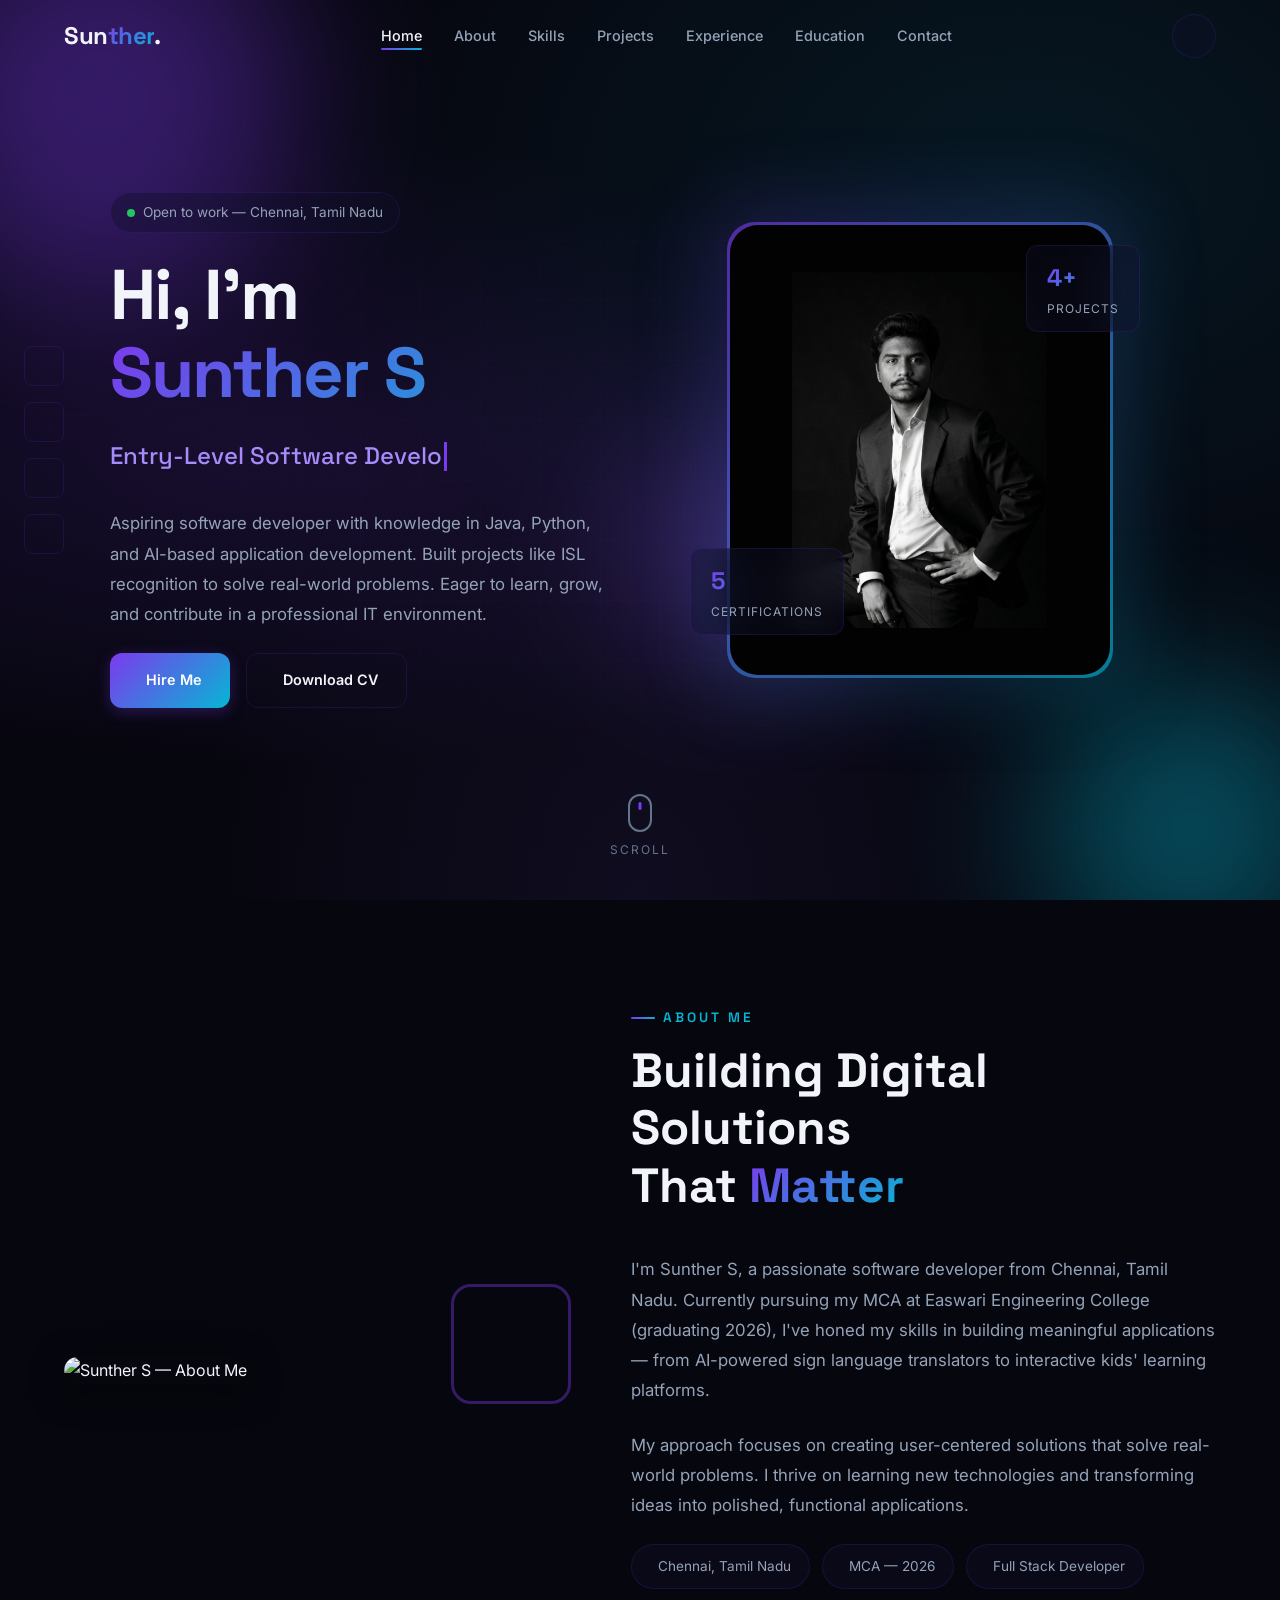
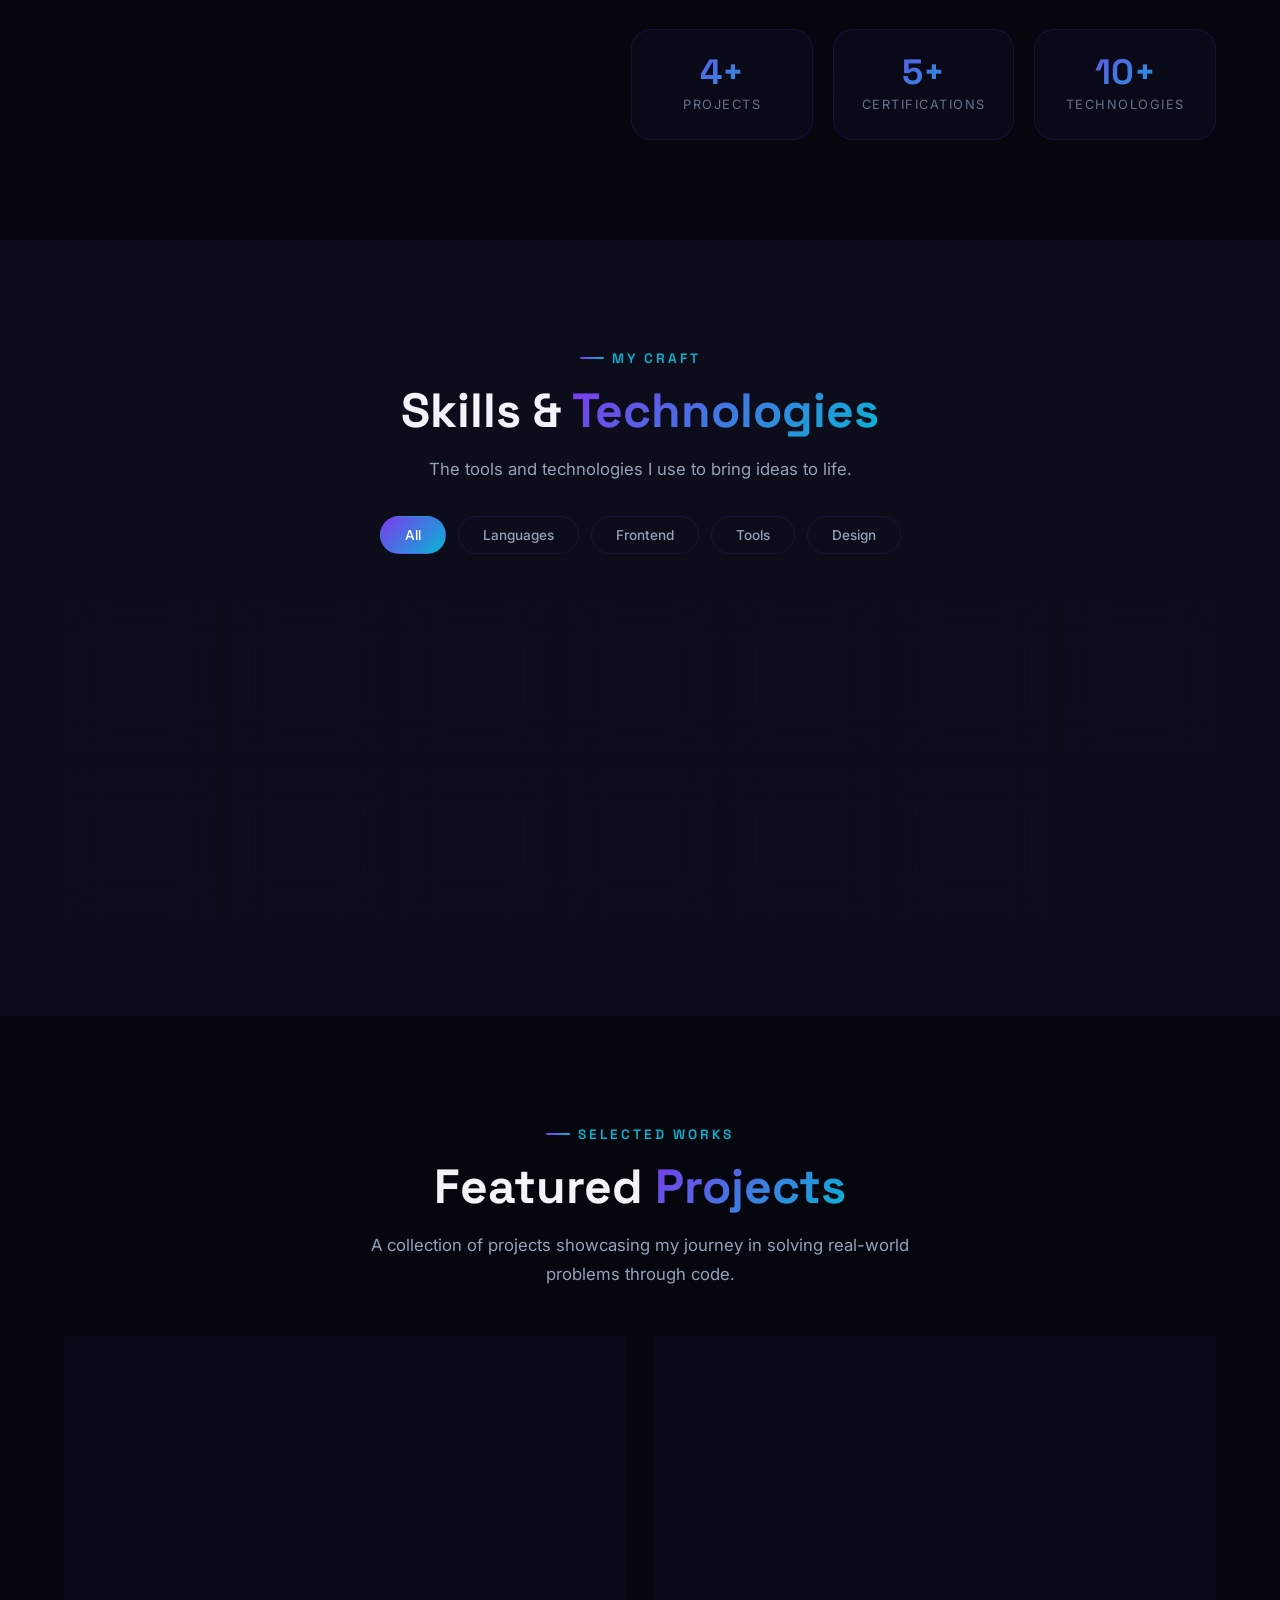
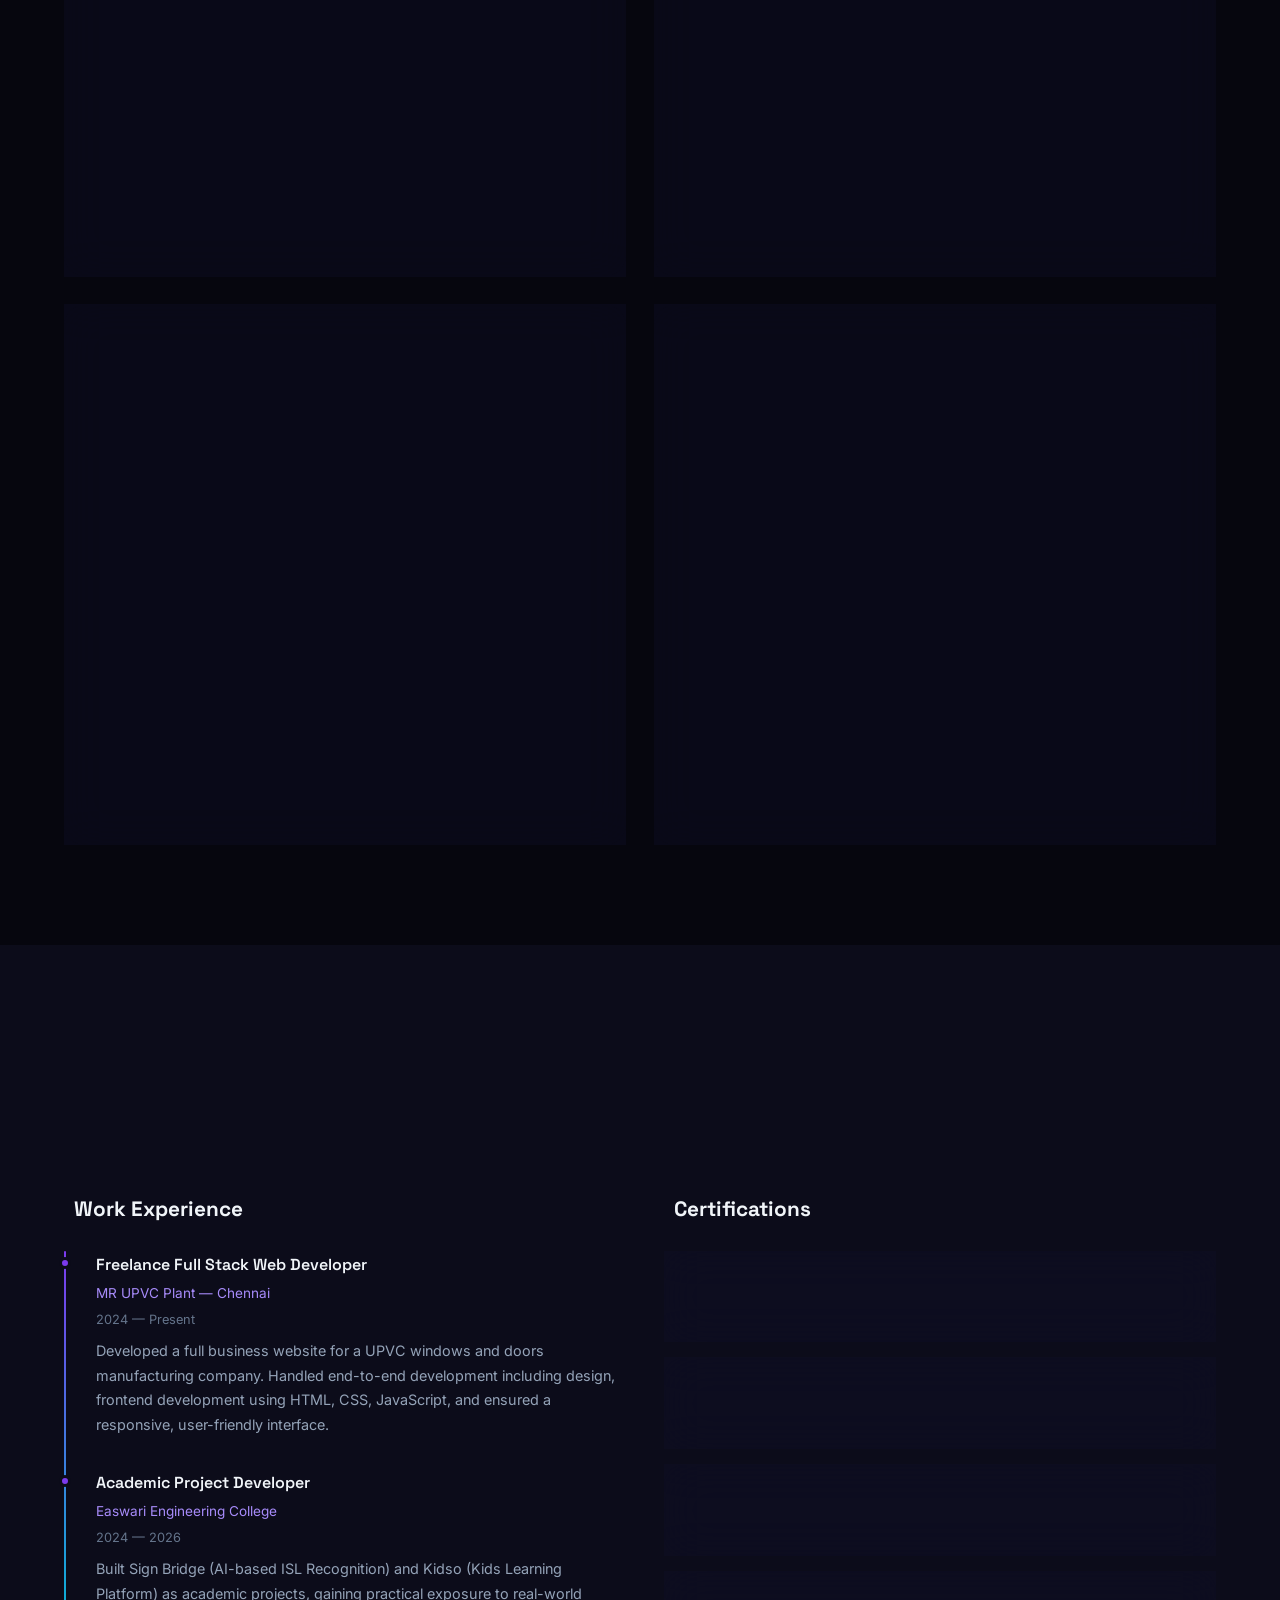
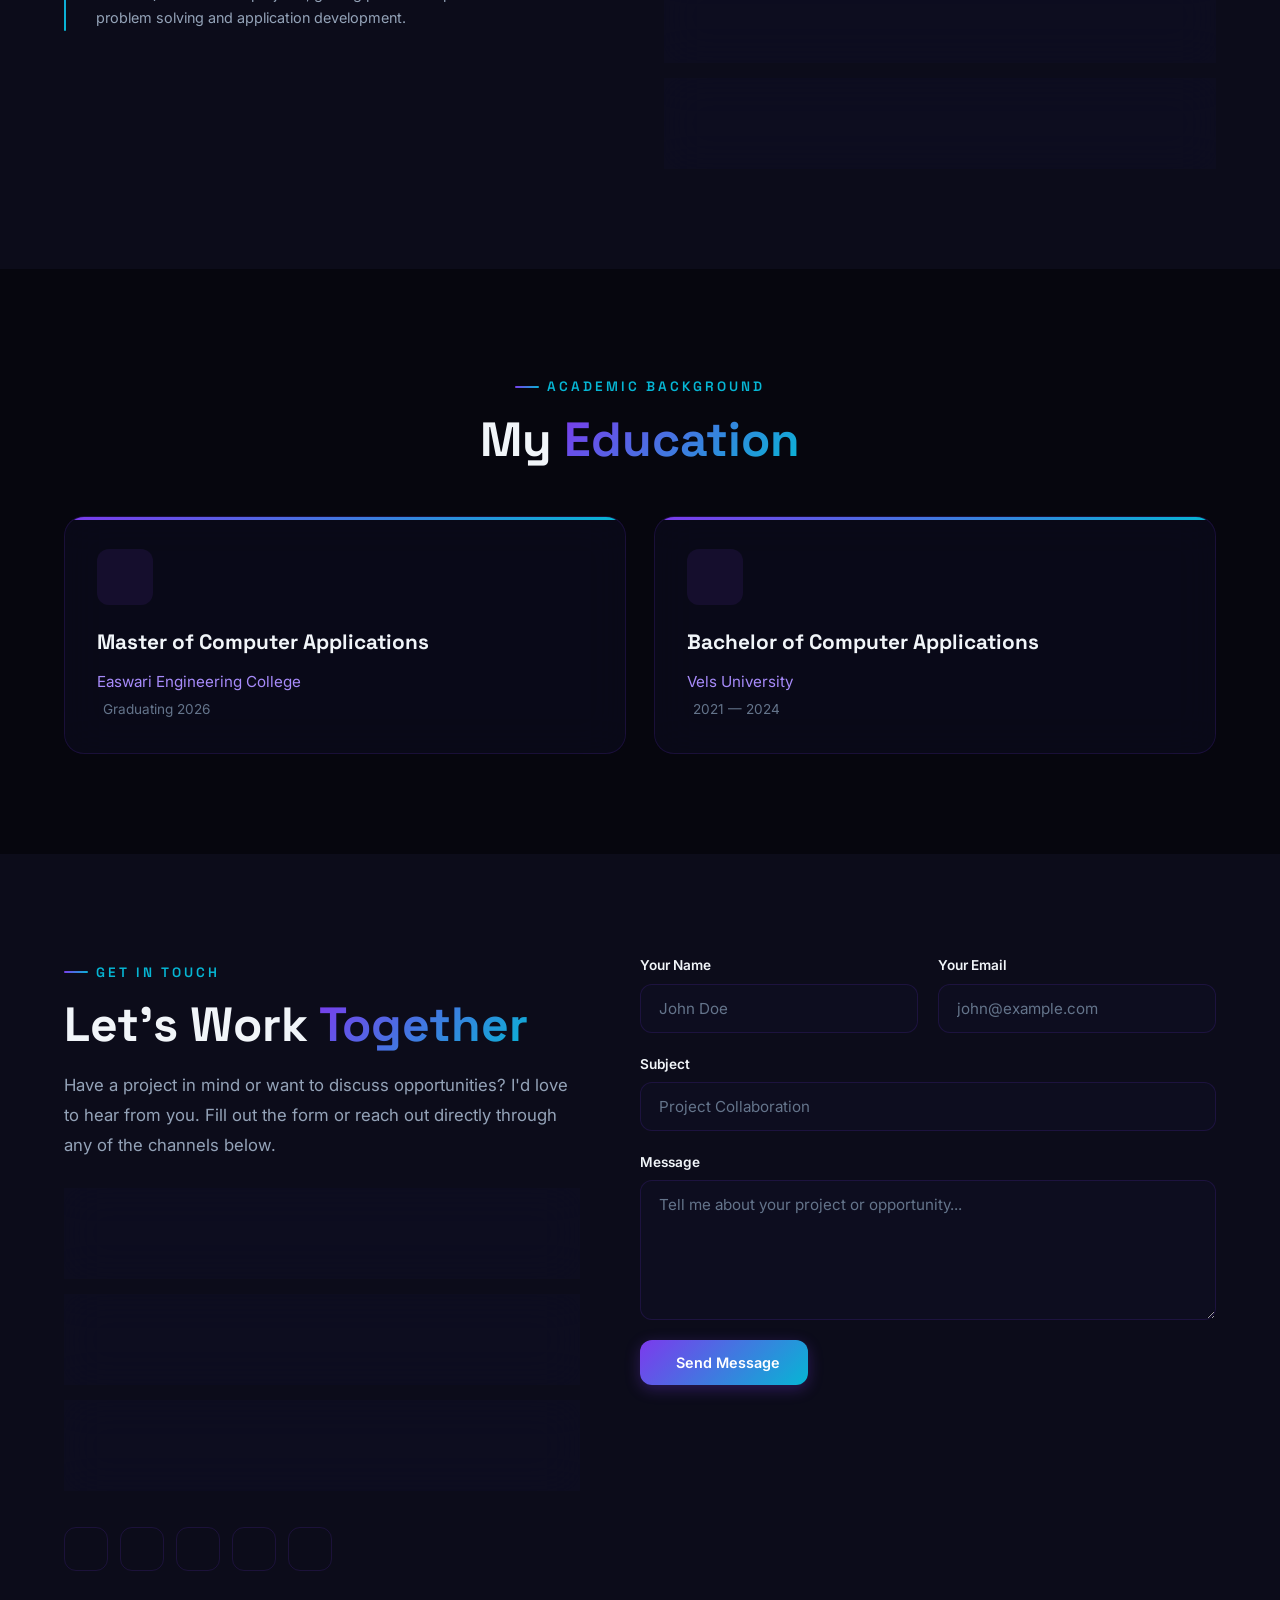
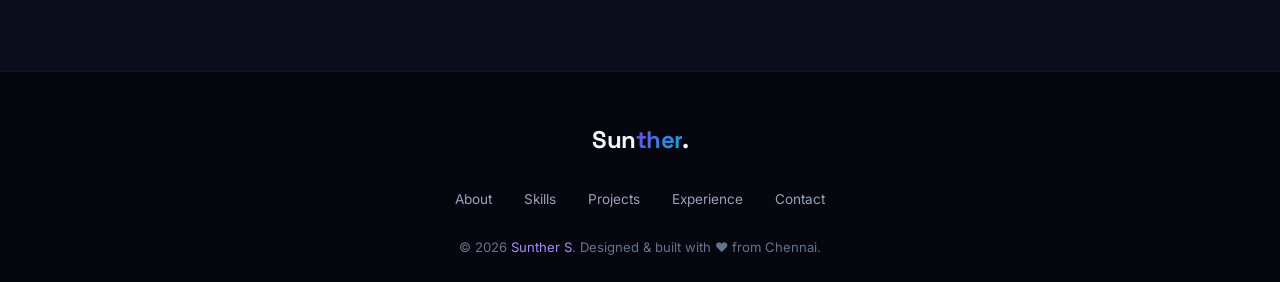
==== index.html @ 8471fa23 "Initial commit: Professional portfolio - Sunther S" ====
<!DOCTYPE html>
<html lang="en" data-theme="dark">
<head>
  <meta charset="UTF-8">
  <meta name="viewport" content="width=device-width, initial-scale=1.0">
  <title>Sunther S — Entry-Level Software Developer | Portfolio</title>
  <meta name="description" content="Aspiring software developer with expertise in Java, Python, and AI-based application development. MCA graduate from Easwari Engineering College, Chennai. Explore my projects and skills.">
  <meta name="keywords" content="Sunther S, Software Developer, Portfolio, MCA, Java, Python, AI, Chennai">
  <meta name="author" content="Sunther S">

  <!-- Open Graph -->
  <meta property="og:title" content="Sunther S — Entry-Level Software Developer">
  <meta property="og:description" content="Aspiring software developer building AI-powered real-world solutions. Check out my portfolio.">
  <meta property="og:type" content="website">

  <!-- Favicon -->
  <link rel="icon" href="data:image/svg+xml,<svg xmlns='http://www.w3.org/2000/svg' viewBox='0 0 100 100'><text y='.9em' font-size='90'>💻</text></svg>">

  <!-- Google Fonts -->
  <link rel="preconnect" href="https://fonts.googleapis.com">
  <link rel="preconnect" href="https://fonts.gstatic.com" crossorigin>

  <!-- Remix Icons -->
  <link href="https://cdn.jsdelivr.net/npm/remixicon@4.2.0/fonts/remixicon.css" rel="stylesheet">

  <!-- Stylesheet -->
  <link rel="stylesheet" href="style.css">
</head>
<body>

  <!-- ══════ PRELOADER ══════ -->
  <div class="preloader" id="preloader">
    <div class="preloader-spinner"></div>
  </div>

  <!-- ══════ NAVIGATION ══════ -->
  <nav class="navbar" id="navbar">
    <div class="container">
      <a href="#hero" class="nav-logo" id="nav-logo">Sun<span>ther</span>.</a>

      <ul class="nav-links" id="navLinks">
        <li><a href="#hero" class="active">Home</a></li>
        <li><a href="#about">About</a></li>
        <li><a href="#skills">Skills</a></li>
        <li><a href="#projects">Projects</a></li>
        <li><a href="#experience">Experience</a></li>
        <li><a href="#education">Education</a></li>
        <li><a href="#contact">Contact</a></li>
      </ul>

      <div class="nav-actions">
        <button class="theme-toggle" id="themeToggle" aria-label="Toggle theme">
          <i class="ri-moon-line"></i>
          <i class="ri-sun-line"></i>
        </button>
        <button class="hamburger" id="hamburger" aria-label="Toggle menu">
          <span></span>
          <span></span>
          <span></span>
        </button>
      </div>
    </div>
  </nav>

  <!-- Mobile nav overlay -->
  <div class="nav-overlay" id="navOverlay"></div>

  <!-- ══════ HERO SECTION ══════ -->
  <section class="hero section" id="hero">
    <!-- Background effects -->
    <div class="hero-orb hero-orb-1"></div>
    <div class="hero-orb hero-orb-2"></div>
    <div class="hero-orb hero-orb-3"></div>
    <div class="hero-grid"></div>

    <!-- Social sidebar -->
    <div class="hero-socials">
      <a href="https://github.com/ssoms001" target="_blank" rel="noopener" aria-label="GitHub"><i class="ri-github-fill"></i></a>
      <a href="https://www.linkedin.com/in/sunther" target="_blank" rel="noopener" aria-label="LinkedIn"><i class="ri-linkedin-fill"></i></a>
      <a href="https://x.com/Sunther_" target="_blank" rel="noopener" aria-label="X/Twitter"><i class="ri-twitter-x-fill"></i></a>
      <a href="https://www.instagram.com/s.somasunthereaswaran" target="_blank" rel="noopener" aria-label="Instagram"><i class="ri-instagram-fill"></i></a>
    </div>

    <div class="container">
      <div class="hero-content">
        <div class="hero-badge">
          <span class="status-dot"></span>
          Open to work — Chennai, Tamil Nadu
        </div>

        <h1 class="hero-name">
          <span class="hero-title-line">Hi, I'm</span>
          <span class="hero-title-line gradient-text">Sunther S</span>
        </h1>

        <div class="hero-role" id="heroRole">
          <span id="typingText"></span><span class="cursor"></span>
        </div>

        <p class="hero-description">
          Aspiring software developer with knowledge in Java, Python, and AI-based application development. Built projects like ISL recognition to solve real-world problems. Eager to learn, grow, and contribute in a professional IT environment.
        </p>

        <div class="hero-cta">
          <a href="#contact" class="btn btn-primary" id="hireMeBtn">
            <i class="ri-mail-send-line"></i> Hire Me
          </a>
          <a href="resume.html" target="_blank" class="btn btn-secondary" id="downloadResumeBtn">
            <i class="ri-download-2-line"></i> Download CV
          </a>
        </div>
      </div>

      <div class="hero-image">
        <div class="hero-image-wrapper">
          <div class="hero-image-glow"></div>
          <div class="hero-image-border"></div>
          <img src="Source/img1.jpeg" alt="Sunther S — Professional Portrait" loading="eager">

          <!-- Floating cards -->
          <div class="hero-float-card float-card-1">
            <div class="float-number">4+</div>
            <div class="float-label">Projects</div>
          </div>
          <div class="hero-float-card float-card-2">
            <div class="float-number">5</div>
            <div class="float-label">Certifications</div>
          </div>
        </div>
      </div>
    </div>

    <!-- Scroll indicator -->
    <div class="hero-scroll">
      <div class="scroll-mouse"></div>
      <span>Scroll</span>
    </div>
  </section>

  <!-- ══════ ABOUT SECTION ══════ -->
  <section class="about section" id="about">
    <div class="container">
      <div class="about-image reveal-left">
        <img src="Source/img2.png" alt="Sunther S — About Me">
        <div class="about-image-accent"></div>
      </div>

      <div class="about-content">
        <div class="reveal">
          <span class="section-label">About Me</span>
          <h2 class="section-title">Building Digital Solutions<br>That <span class="gradient-text">Matter</span></h2>
        </div>

        <p class="about-text reveal">
          I'm Sunther S, a passionate software developer from Chennai, Tamil Nadu. Currently pursuing my MCA at Easwari Engineering College (graduating 2026), I've honed my skills in building meaningful applications — from AI-powered sign language translators to interactive kids' learning platforms.
        </p>
        <p class="about-text reveal">
          My approach focuses on creating user-centered solutions that solve real-world problems. I thrive on learning new technologies and transforming ideas into polished, functional applications.
        </p>

        <div class="about-info-chips reveal">
          <div class="info-chip"><i class="ri-map-pin-2-fill"></i> Chennai, Tamil Nadu</div>
          <div class="info-chip"><i class="ri-graduation-cap-fill"></i> MCA — 2026</div>
          <div class="info-chip"><i class="ri-code-s-slash-fill"></i> Full Stack Developer</div>
        </div>

        <div class="about-stats stagger-children">
          <div class="stat-card glass-card">
            <div class="stat-number" data-count="4">0</div>
            <div class="stat-label">Projects</div>
          </div>
          <div class="stat-card glass-card">
            <div class="stat-number" data-count="5">0</div>
            <div class="stat-label">Certifications</div>
          </div>
          <div class="stat-card glass-card">
            <div class="stat-number" data-count="10">0</div>
            <div class="stat-label">Technologies</div>
          </div>
        </div>
      </div>
    </div>
  </section>

  <!-- ══════ SKILLS SECTION ══════ -->
  <section class="skills section" id="skills">
    <div class="container">
      <div class="reveal" style="text-align: center;">
        <span class="section-label">My Craft</span>
        <h2 class="section-title">Skills & <span class="gradient-text">Technologies</span></h2>
        <p class="section-subtitle" style="margin: 0 auto;">The tools and technologies I use to bring ideas to life.</p>
      </div>

      <!-- Skill Tabs -->
      <div class="skills-tabs reveal" style="justify-content: center;">
        <button class="skill-tab active" data-tab="all">All</button>
        <button class="skill-tab" data-tab="languages">Languages</button>
        <button class="skill-tab" data-tab="frontend">Frontend</button>
        <button class="skill-tab" data-tab="tools">Tools</button>
        <button class="skill-tab" data-tab="design">Design</button>
      </div>

      <div class="skills-grid stagger-children" id="skillsGrid">
        <!-- Languages -->
        <div class="skill-card glass-card" data-category="languages">
          <div class="skill-icon"><i class="ri-code-s-slash-fill" style="color:#f89820"></i></div>
          <span class="skill-name">Java</span>
        </div>
        <div class="skill-card glass-card" data-category="languages">
          <div class="skill-icon"><i class="ri-code-box-fill" style="color:#3776ab"></i></div>
          <span class="skill-name">Python</span>
        </div>
        <div class="skill-card glass-card" data-category="languages">
          <div class="skill-icon"><i class="ri-database-2-fill" style="color:#00758f"></i></div>
          <span class="skill-name">SQL</span>
        </div>

        <!-- Frontend -->
        <div class="skill-card glass-card" data-category="frontend">
          <div class="skill-icon"><i class="ri-html5-fill" style="color:#e34f26"></i></div>
          <span class="skill-name">HTML5</span>
        </div>
        <div class="skill-card glass-card" data-category="frontend">
          <div class="skill-icon"><i class="ri-css3-fill" style="color:#1572b6"></i></div>
          <span class="skill-name">CSS3</span>
        </div>
        <div class="skill-card glass-card" data-category="frontend">
          <div class="skill-icon"><i class="ri-javascript-fill" style="color:#f7df1e"></i></div>
          <span class="skill-name">JavaScript</span>
        </div>

        <!-- Tools -->
        <div class="skill-card glass-card" data-category="tools">
          <div class="skill-icon"><i class="ri-git-branch-fill" style="color:#f05032"></i></div>
          <span class="skill-name">Git & GitHub</span>
        </div>
        <div class="skill-card glass-card" data-category="tools">
          <div class="skill-icon"><i class="ri-terminal-box-fill" style="color:#007acc"></i></div>
          <span class="skill-name">VS Code</span>
        </div>
        <div class="skill-card glass-card" data-category="tools">
          <div class="skill-icon"><i class="ri-robot-2-fill" style="color:#10a37f"></i></div>
          <span class="skill-name">ChatGPT</span>
        </div>
        <div class="skill-card glass-card" data-category="tools">
          <div class="skill-icon"><i class="ri-sparkling-2-fill" style="color:#7c3aed"></i></div>
          <span class="skill-name">Antigravity</span>
        </div>

        <!-- Design -->
        <div class="skill-card glass-card" data-category="design">
          <div class="skill-icon"><i class="ri-palette-fill" style="color:#00c4cc"></i></div>
          <span class="skill-name">Canva</span>
        </div>
        <div class="skill-card glass-card" data-category="design">
          <div class="skill-icon"><i class="ri-image-edit-fill" style="color:#31a8ff"></i></div>
          <span class="skill-name">Photoshop</span>
        </div>
        <div class="skill-card glass-card" data-category="design">
          <div class="skill-icon"><i class="ri-cube-fill" style="color:#ea7600"></i></div>
          <span class="skill-name">Blender</span>
        </div>
      </div>
    </div>
  </section>

  <!-- ══════ PROJECTS SECTION ══════ -->
  <section class="projects section" id="projects">
    <div class="container">
      <div class="reveal" style="text-align: center;">
        <span class="section-label">Selected Works</span>
        <h2 class="section-title">Featured <span class="gradient-text">Projects</span></h2>
        <p class="section-subtitle" style="margin: 0 auto;">A collection of projects showcasing my journey in solving real-world problems through code.</p>
      </div>

      <div class="projects-grid stagger-children">
        <!-- Project 1 — Sign Bridge -->
        <div class="project-card glass-card" id="project-signbridge">
          <div class="project-image">
            <img src="assets/images/projects/signbridge.png" alt="Sign Bridge — AI ISL Recognition">
          </div>
          <div class="project-content">
            <div class="project-number">_01</div>
            <h3 class="project-name">Sign Bridge — ISL Recognition</h3>
            <p class="project-desc">AI-based Indian Sign Language recognition system using MediaPipe and CNN. Detects hand landmarks via webcam and converts gestures into text in real time. Includes Speech-to-Text and Text-to-Speech for effective communication.</p>
            <div class="project-tags">
              <span class="project-tag">Python</span>
              <span class="project-tag">Flask</span>
              <span class="project-tag">MediaPipe</span>
              <span class="project-tag">CNN</span>
              <span class="project-tag">NLP</span>
              <span class="project-tag">TTS</span>
            </div>
            <div class="project-links">
              <a href="https://huggingface.co/spaces/Sunther/AI-Based-Indian-Sign-Language-ISL-Recognition" target="_blank" rel="noopener" class="project-link"><i class="ri-external-link-line"></i> Live Demo</a>
              <a href="https://github.com/ssoms001/AI-Based-Indian-Sign-Language-ISL-Recognition" target="_blank" rel="noopener" class="project-link"><i class="ri-github-fill"></i> GitHub</a>
            </div>
          </div>
        </div>

        <!-- Project 2 — Kidso -->
        <div class="project-card glass-card" id="project-kidso">
          <div class="project-image">
            <img src="assets/images/projects/kidso.png" alt="Kidso — Kids Learning Platform">
          </div>
          <div class="project-content">
            <div class="project-number">_02</div>
            <h3 class="project-name">Kidso — Kids Learning Platform</h3>
            <p class="project-desc">A fun, colorful, and interactive web-based learning platform for children. Features 9 learning categories including Alphabet, Tamil Letters, Science, Music, Art, Life Skills — with animated quizzes, drawing canvas, progress tracking, and parental controls.</p>
            <div class="project-tags">
              <span class="project-tag">HTML5</span>
              <span class="project-tag">CSS3</span>
              <span class="project-tag">JavaScript</span>
              <span class="project-tag">Canvas API</span>
            </div>
            <div class="project-links">
              <a href="https://ssoms001.github.io/kidso/" target="_blank" rel="noopener" class="project-link"><i class="ri-external-link-line"></i> Live Demo</a>
              <a href="https://github.com/ssoms001/kidso" target="_blank" rel="noopener" class="project-link"><i class="ri-github-fill"></i> GitHub</a>
            </div>
          </div>
        </div>

        <!-- Project 3 — MR UPVC -->
        <div class="project-card glass-card" id="project-mrupvc">
          <div class="project-image">
            <img src="assets/images/projects/mrupvc.png" alt="MR UPVC — Production Plant Website">
          </div>
          <div class="project-content">
            <div class="project-number">_03</div>
            <h3 class="project-name">MR UPVC — Premium Doors & Windows</h3>
            <p class="project-desc">A sleek and professional showcase for a UPVC production plant in Chennai. Features high-quality windows and doors with elegant designs, lasting durability, and a focus on premium craftsmanship.</p>
            <div class="project-tags">
              <span class="project-tag">HTML5</span>
              <span class="project-tag">CSS3</span>
              <span class="project-tag">JavaScript</span>
              <span class="project-tag">Responsive</span>
            </div>
            <div class="project-links">
              <a href="https://ssoms001.github.io/mr-upvc-plant-website/" target="_blank" rel="noopener" class="project-link"><i class="ri-external-link-line"></i> Live Demo</a>
              <a href="https://github.com/ssoms001/mr-upvc-plant-website" target="_blank" rel="noopener" class="project-link"><i class="ri-github-fill"></i> GitHub</a>
            </div>
          </div>
        </div>

        <!-- Project 4 — Evara -->
        <div class="project-card glass-card" id="project-evara">
          <div class="project-image">
            <img src="assets/images/projects/evara.png" alt="Evara — Responsive E-Commerce">
          </div>
          <div class="project-content">
            <div class="project-number">_04</div>
            <h3 class="project-name">Evara — E-Commerce Platform</h3>
            <p class="project-desc">A fully responsive shopping experience with a clean, professional UI. Features real-time search filtering, a live "Deals of the Day" countdown timer, and seamless multi-page navigation optimized for all devices.</p>
            <div class="project-tags">
              <span class="project-tag">HTML5</span>
              <span class="project-tag">CSS3</span>
              <span class="project-tag">JavaScript</span>
              <span class="project-tag">Swiper.js</span>
            </div>
            <div class="project-links">
              <a href="https://ssoms001.github.io/responsive-ecommerce-evara/" target="_blank" rel="noopener" class="project-link"><i class="ri-external-link-line"></i> Live Demo</a>
              <a href="https://github.com/ssoms001/responsive-ecommerce-evara" target="_blank" rel="noopener" class="project-link"><i class="ri-github-fill"></i> GitHub</a>
            </div>
          </div>
        </div>
      </div>
    </div>
  </section>

  <!-- ══════ EXPERIENCE SECTION ══════ -->
  <section class="experience section" id="experience">
    <div class="container">
      <div class="reveal" style="text-align: center;">
        <span class="section-label">Journey So Far</span>
        <h2 class="section-title">Experience & <span class="gradient-text">Certifications</span></h2>
      </div>

      <div class="experience-grid">
        <!-- Work Experience Column -->
        <div class="experience-column reveal-left">
          <h3><i class="ri-briefcase-4-fill"></i> Work Experience</h3>
          <div class="timeline">
            <div class="timeline-item">
              <div class="timeline-title">Freelance Full Stack Web Developer</div>
              <div class="timeline-company">MR UPVC Plant — Chennai</div>
              <div class="timeline-date"><i class="ri-calendar-line"></i> 2024 — Present</div>
              <div class="timeline-desc">Developed a full business website for a UPVC windows and doors manufacturing company. Handled end-to-end development including design, frontend development using HTML, CSS, JavaScript, and ensured a responsive, user-friendly interface.</div>
            </div>
            <div class="timeline-item">
              <div class="timeline-title">Academic Project Developer</div>
              <div class="timeline-company">Easwari Engineering College</div>
              <div class="timeline-date"><i class="ri-calendar-line"></i> 2024 — 2026</div>
              <div class="timeline-desc">Built Sign Bridge (AI-based ISL Recognition) and Kidso (Kids Learning Platform) as academic projects, gaining practical exposure to real-world problem solving and application development.</div>
            </div>
          </div>
        </div>

        <!-- Certifications Column -->
        <div class="experience-column reveal-right">
          <h3><i class="ri-award-fill"></i> Certifications</h3>
          <div class="cert-list">
            <div class="cert-card glass-card">
              <div class="cert-icon"><i class="ri-global-fill"></i></div>
              <div class="cert-info">
                <h4>Developer & Technology Job Simulation</h4>
                <p>Accenture (via Forage)</p>
              </div>
            </div>
            <div class="cert-card glass-card">
              <div class="cert-icon"><i class="ri-code-box-fill"></i></div>
              <div class="cert-info">
                <h4>Web Designing Industrial Training</h4>
                <p>Inspire Softech Solutions</p>
              </div>
            </div>
            <div class="cert-card glass-card">
              <div class="cert-icon"><i class="ri-vr-glasses-fill"></i></div>
              <div class="cert-info">
                <h4>Immersive Technology Workshop</h4>
                <p>Monolith Research & Training Labs</p>
              </div>
            </div>
            <div class="cert-card glass-card">
              <div class="cert-icon"><i class="ri-image-edit-fill"></i></div>
              <div class="cert-info">
                <h4>Adobe Photoshop Course</h4>
                <p>Rudra Institute</p>
              </div>
            </div>
            <div class="cert-card glass-card">
              <div class="cert-icon"><i class="ri-code-s-slash-fill"></i></div>
              <div class="cert-info">
                <h4>Java Programming Course</h4>
                <p>AACE Institute</p>
              </div>
            </div>
          </div>
        </div>
      </div>
    </div>
  </section>

  <!-- ══════ EDUCATION SECTION ══════ -->
  <section class="education section" id="education">
    <div class="container">
      <div class="reveal" style="text-align: center;">
        <span class="section-label">Academic Background</span>
        <h2 class="section-title">My <span class="gradient-text">Education</span></h2>
      </div>

      <div class="education-grid stagger-children">
        <div class="edu-card glass-card">
          <div class="edu-icon"><i class="ri-graduation-cap-fill"></i></div>
          <div class="edu-degree">Master of Computer Applications</div>
          <div class="edu-college">Easwari Engineering College</div>
          <div class="edu-year"><i class="ri-calendar-line"></i> Graduating 2026</div>
        </div>

        <div class="edu-card glass-card">
          <div class="edu-icon"><i class="ri-book-open-fill"></i></div>
          <div class="edu-degree">Bachelor of Computer Applications</div>
          <div class="edu-college">Vels University</div>
          <div class="edu-year"><i class="ri-calendar-line"></i> 2021 — 2024</div>
        </div>
      </div>
    </div>
  </section>

  <!-- ══════ CONTACT SECTION ══════ -->
  <section class="contact section" id="contact">
    <div class="container">
      <div class="contact-info">
        <div class="reveal">
          <span class="section-label">Get In Touch</span>
          <h2 class="section-title">Let's Work <span class="gradient-text">Together</span></h2>
          <p class="contact-text">Have a project in mind or want to discuss opportunities? I'd love to hear from you. Fill out the form or reach out directly through any of the channels below.</p>
        </div>

        <div class="contact-cards reveal">
          <a href="mailto:ssomasunther@gmail.com" class="contact-card glass-card">
            <div class="contact-card-icon"><i class="ri-mail-fill"></i></div>
            <div class="contact-card-text">
              <h4>Email</h4>
              <p>ssomasunther@gmail.com</p>
            </div>
          </a>

          <a href="tel:+919677359651" class="contact-card glass-card">
            <div class="contact-card-icon"><i class="ri-phone-fill"></i></div>
            <div class="contact-card-text">
              <h4>Phone</h4>
              <p>+91 96773 59651</p>
            </div>
          </a>

          <a href="https://www.linkedin.com/in/sunther" target="_blank" rel="noopener" class="contact-card glass-card">
            <div class="contact-card-icon"><i class="ri-linkedin-fill"></i></div>
            <div class="contact-card-text">
              <h4>LinkedIn</h4>
              <p>linkedin.com/in/sunther</p>
            </div>
          </a>
        </div>

        <div class="contact-socials reveal">
          <a href="https://github.com/ssoms001" target="_blank" rel="noopener" class="contact-social-link" aria-label="GitHub"><i class="ri-github-fill"></i></a>
          <a href="https://x.com/Sunther_" target="_blank" rel="noopener" class="contact-social-link" aria-label="X/Twitter"><i class="ri-twitter-x-fill"></i></a>
          <a href="https://www.instagram.com/s.somasunthereaswaran" target="_blank" rel="noopener" class="contact-social-link" aria-label="Instagram"><i class="ri-instagram-fill"></i></a>
          <a href="https://www.facebook.com/share/1NHpyWo41H/" target="_blank" rel="noopener" class="contact-social-link" aria-label="Facebook"><i class="ri-facebook-fill"></i></a>
          <a href="https://wa.me/919677359651" target="_blank" rel="noopener" class="contact-social-link" aria-label="WhatsApp"><i class="ri-whatsapp-fill"></i></a>
        </div>
      </div>

      <div class="reveal-right">
        <form class="contact-form" id="contactForm" action="https://formspree.io/f/xpwdqbjz" method="POST">
          <div class="form-row">
            <div class="form-group">
              <label for="name">Your Name</label>
              <input type="text" id="name" name="name" placeholder="John Doe" required>
            </div>
            <div class="form-group">
              <label for="email">Your Email</label>
              <input type="email" id="email" name="email" placeholder="john@example.com" required>
            </div>
          </div>
          <div class="form-group">
            <label for="subject">Subject</label>
            <input type="text" id="subject" name="subject" placeholder="Project Collaboration">
          </div>
          <div class="form-group">
            <label for="message">Message</label>
            <textarea id="message" name="message" placeholder="Tell me about your project or opportunity..." required></textarea>
          </div>
          <button type="submit" class="btn btn-primary" id="submitBtn" style="width: fit-content;">
            <i class="ri-send-plane-2-fill"></i> Send Message
          </button>
          <div class="form-status" id="formStatus"></div>
        </form>
      </div>
    </div>
  </section>

  <!-- ══════ FOOTER ══════ -->
  <footer class="footer" id="footer">
    <div class="container">
      <a href="#hero" class="nav-logo">Sun<span>ther</span>.</a>
      <ul class="footer-nav">
        <li><a href="#about">About</a></li>
        <li><a href="#skills">Skills</a></li>
        <li><a href="#projects">Projects</a></li>
        <li><a href="#experience">Experience</a></li>
        <li><a href="#contact">Contact</a></li>
      </ul>
      <p class="footer-copyright">
        © 2026 <a href="#hero">Sunther S</a>. Designed & built with ❤️ from Chennai.
      </p>
    </div>
  </footer>

  <!-- Back to top -->
  <button class="back-to-top" id="backToTop" aria-label="Back to top">
    <i class="ri-arrow-up-line"></i>
  </button>

  <!-- JavaScript -->
  <script src="script.js"></script>
</body>
</html>
---- style.css ----
/* ============================================================
   SUNTHER S — PORTFOLIO DESIGN SYSTEM
   Premium dark/light theme with glassmorphism & micro-animations
   ============================================================ */

/* ── Google Fonts ── */
@import url('https://fonts.googleapis.com/css2?family=Inter:wght@300;400;500;600;700;800&family=Space+Grotesk:wght@400;500;600;700&display=swap');

/* ── CSS Custom Properties (Dark Theme Default) ── */
:root {
  /* Colors — Dark Theme */
  --bg-primary: #06060e;
  --bg-secondary: #0c0c1a;
  --bg-tertiary: #111128;
  --bg-card: rgba(17, 17, 40, 0.6);
  --bg-glass: rgba(17, 17, 40, 0.4);
  --bg-glass-hover: rgba(17, 17, 40, 0.7);
  --border-glass: rgba(124, 58, 237, 0.15);
  --border-glass-hover: rgba(124, 58, 237, 0.35);

  --text-primary: #f1f5f9;
  --text-secondary: #94a3b8;
  --text-tertiary: #64748b;
  --text-accent: #a78bfa;

  /* Accent Gradient */
  --accent-1: #7c3aed;
  --accent-2: #06b6d4;
  --accent-3: #8b5cf6;
  --gradient-accent: linear-gradient(135deg, var(--accent-1), var(--accent-2));
  --gradient-accent-hover: linear-gradient(135deg, var(--accent-2), var(--accent-1));
  --gradient-hero: radial-gradient(ellipse at 20% 50%, rgba(124, 58, 237, 0.15) 0%, transparent 50%),
                   radial-gradient(ellipse at 80% 20%, rgba(6, 182, 212, 0.1) 0%, transparent 50%),
                   radial-gradient(ellipse at 50% 100%, rgba(139, 92, 246, 0.08) 0%, transparent 50%);

  /* Shadows */
  --shadow-sm: 0 2px 8px rgba(0, 0, 0, 0.3);
  --shadow-md: 0 4px 16px rgba(0, 0, 0, 0.4);
  --shadow-lg: 0 8px 32px rgba(0, 0, 0, 0.5);
  --shadow-glow: 0 0 30px rgba(124, 58, 237, 0.15);
  --shadow-glow-accent: 0 0 40px rgba(124, 58, 237, 0.25);

  /* Typography */
  --font-heading: 'Space Grotesk', sans-serif;
  --font-body: 'Inter', sans-serif;

  /* Sizing */
  --container-max: 1200px;
  --nav-height: 72px;
  --radius-sm: 8px;
  --radius-md: 12px;
  --radius-lg: 20px;
  --radius-xl: 28px;
  --radius-full: 50%;

  /* Transitions */
  --transition-fast: 0.2s cubic-bezier(0.4, 0, 0.2, 1);
  --transition-base: 0.3s cubic-bezier(0.4, 0, 0.2, 1);
  --transition-slow: 0.5s cubic-bezier(0.4, 0, 0.2, 1);
  --transition-spring: 0.5s cubic-bezier(0.34, 1.56, 0.64, 1);
}

/* ── Light Theme ── */
[data-theme="light"] {
  --bg-primary: #f8fafc;
  --bg-secondary: #f1f5f9;
  --bg-tertiary: #e2e8f0;
  --bg-card: rgba(255, 255, 255, 0.7);
  --bg-glass: rgba(255, 255, 255, 0.5);
  --bg-glass-hover: rgba(255, 255, 255, 0.8);
  --border-glass: rgba(124, 58, 237, 0.12);
  --border-glass-hover: rgba(124, 58, 237, 0.3);

  --text-primary: #0f172a;
  --text-secondary: #475569;
  --text-tertiary: #94a3b8;
  --text-accent: #7c3aed;

  --shadow-sm: 0 2px 8px rgba(0, 0, 0, 0.06);
  --shadow-md: 0 4px 16px rgba(0, 0, 0, 0.08);
  --shadow-lg: 0 8px 32px rgba(0, 0, 0, 0.1);
  --shadow-glow: 0 0 30px rgba(124, 58, 237, 0.08);
  --shadow-glow-accent: 0 0 40px rgba(124, 58, 237, 0.12);

  --gradient-hero: radial-gradient(ellipse at 20% 50%, rgba(124, 58, 237, 0.06) 0%, transparent 50%),
                   radial-gradient(ellipse at 80% 20%, rgba(6, 182, 212, 0.05) 0%, transparent 50%),
                   radial-gradient(ellipse at 50% 100%, rgba(139, 92, 246, 0.04) 0%, transparent 50%);
}

/* ── Global Reset ── */
*,
*::before,
*::after {
  margin: 0;
  padding: 0;
  box-sizing: border-box;
}

html {
  scroll-behavior: smooth;
  scroll-padding-top: var(--nav-height);
  font-size: 16px;
}

body {
  font-family: var(--font-body);
  background-color: var(--bg-primary);
  color: var(--text-primary);
  line-height: 1.7;
  overflow-x: hidden;
  transition: background-color var(--transition-slow), color var(--transition-slow);
}

/* Custom Scrollbar */
::-webkit-scrollbar {
  width: 8px;
}
::-webkit-scrollbar-track {
  background: var(--bg-secondary);
}
::-webkit-scrollbar-thumb {
  background: var(--accent-1);
  border-radius: 4px;
}
::-webkit-scrollbar-thumb:hover {
  background: var(--accent-3);
}

/* ── Utilities ── */
.container {
  max-width: var(--container-max);
  margin: 0 auto;
  padding: 0 24px;
}

.section {
  padding: 100px 0;
  position: relative;
}

.section-label {
  font-family: var(--font-heading);
  font-size: 0.85rem;
  font-weight: 600;
  letter-spacing: 3px;
  text-transform: uppercase;
  color: var(--accent-2);
  margin-bottom: 12px;
  display: inline-flex;
  align-items: center;
  gap: 8px;
}

.section-label::before {
  content: '';
  width: 24px;
  height: 2px;
  background: var(--gradient-accent);
  border-radius: 2px;
}

.section-title {
  font-family: var(--font-heading);
  font-size: clamp(2rem, 4vw, 3rem);
  font-weight: 700;
  line-height: 1.2;
  margin-bottom: 16px;
  color: var(--text-primary);
}

.section-subtitle {
  font-size: 1.05rem;
  color: var(--text-secondary);
  max-width: 600px;
  line-height: 1.7;
}

.gradient-text {
  background: var(--gradient-accent);
  -webkit-background-clip: text;
  -webkit-text-fill-color: transparent;
  background-clip: text;
}

/* ── Glass Card ── */
.glass-card {
  background: var(--bg-glass);
  backdrop-filter: blur(20px);
  -webkit-backdrop-filter: blur(20px);
  border: 1px solid var(--border-glass);
  border-radius: var(--radius-lg);
  transition: all var(--transition-base);
}

.glass-card:hover {
  background: var(--bg-glass-hover);
  border-color: var(--border-glass-hover);
  box-shadow: var(--shadow-glow);
  transform: translateY(-4px);
}

/* ── Scroll Animations ── */
.reveal {
  opacity: 0;
  transform: translateY(40px);
  transition: all 0.7s cubic-bezier(0.4, 0, 0.2, 1);
}

.reveal.active {
  opacity: 1;
  transform: translateY(0);
}

.reveal-left {
  opacity: 0;
  transform: translateX(-60px);
  transition: all 0.7s cubic-bezier(0.4, 0, 0.2, 1);
}

.reveal-left.active {
  opacity: 1;
  transform: translateX(0);
}

.reveal-right {
  opacity: 0;
  transform: translateX(60px);
  transition: all 0.7s cubic-bezier(0.4, 0, 0.2, 1);
}

.reveal-right.active {
  opacity: 1;
  transform: translateX(0);
}

.reveal-scale {
  opacity: 0;
  transform: scale(0.9);
  transition: all 0.7s cubic-bezier(0.4, 0, 0.2, 1);
}

.reveal-scale.active {
  opacity: 1;
  transform: scale(1);
}

/* Stagger children */
.stagger-children > * {
  opacity: 0;
  transform: translateY(30px);
  transition: all 0.5s cubic-bezier(0.4, 0, 0.2, 1);
}

.stagger-children.active > *:nth-child(1) { transition-delay: 0s; }
.stagger-children.active > *:nth-child(2) { transition-delay: 0.1s; }
.stagger-children.active > *:nth-child(3) { transition-delay: 0.2s; }
.stagger-children.active > *:nth-child(4) { transition-delay: 0.3s; }
.stagger-children.active > *:nth-child(5) { transition-delay: 0.4s; }
.stagger-children.active > *:nth-child(6) { transition-delay: 0.5s; }
.stagger-children.active > *:nth-child(7) { transition-delay: 0.6s; }
.stagger-children.active > *:nth-child(8) { transition-delay: 0.7s; }

.stagger-children.active > * {
  opacity: 1;
  transform: translateY(0);
}

/* ══════════════════════════════════════
   NAVIGATION
   ══════════════════════════════════════ */
.navbar {
  position: fixed;
  top: 0;
  left: 0;
  right: 0;
  height: var(--nav-height);
  z-index: 1000;
  transition: all var(--transition-base);
}

.navbar.scrolled {
  background: var(--bg-glass);
  backdrop-filter: blur(20px);
  -webkit-backdrop-filter: blur(20px);
  border-bottom: 1px solid var(--border-glass);
  box-shadow: var(--shadow-sm);
}

.navbar .container {
  display: flex;
  align-items: center;
  justify-content: space-between;
  height: 100%;
}

.nav-logo {
  font-family: var(--font-heading);
  font-size: 1.5rem;
  font-weight: 700;
  color: var(--text-primary);
  text-decoration: none;
  letter-spacing: -0.5px;
}

.nav-logo span {
  background: var(--gradient-accent);
  -webkit-background-clip: text;
  -webkit-text-fill-color: transparent;
  background-clip: text;
}

.nav-links {
  display: flex;
  align-items: center;
  gap: 32px;
  list-style: none;
}

.nav-links a {
  font-size: 0.9rem;
  font-weight: 500;
  color: var(--text-secondary);
  text-decoration: none;
  transition: color var(--transition-fast);
  position: relative;
  padding: 4px 0;
}

.nav-links a::after {
  content: '';
  position: absolute;
  bottom: -2px;
  left: 0;
  width: 0;
  height: 2px;
  background: var(--gradient-accent);
  border-radius: 2px;
  transition: width var(--transition-base);
}

.nav-links a:hover,
.nav-links a.active {
  color: var(--text-primary);
}

.nav-links a:hover::after,
.nav-links a.active::after {
  width: 100%;
}

.nav-actions {
  display: flex;
  align-items: center;
  gap: 16px;
}

/* Theme Toggle */
.theme-toggle {
  width: 44px;
  height: 44px;
  border: 1px solid var(--border-glass);
  border-radius: var(--radius-full);
  background: var(--bg-glass);
  color: var(--text-primary);
  cursor: pointer;
  display: flex;
  align-items: center;
  justify-content: center;
  font-size: 1.15rem;
  transition: all var(--transition-base);
}

.theme-toggle:hover {
  border-color: var(--accent-1);
  box-shadow: var(--shadow-glow);
  transform: rotate(30deg);
}

.theme-toggle .ri-sun-line {
  display: none;
}

[data-theme="light"] .theme-toggle .ri-sun-line {
  display: block;
}

[data-theme="light"] .theme-toggle .ri-moon-line {
  display: none;
}

/* Hamburger */
.hamburger {
  display: none;
  flex-direction: column;
  gap: 5px;
  cursor: pointer;
  background: none;
  border: none;
  padding: 8px;
  z-index: 1001;
}

.hamburger span {
  display: block;
  width: 24px;
  height: 2px;
  background: var(--text-primary);
  border-radius: 2px;
  transition: all var(--transition-base);
}

.hamburger.active span:nth-child(1) {
  transform: rotate(45deg) translate(5px, 5px);
}

.hamburger.active span:nth-child(2) {
  opacity: 0;
}

.hamburger.active span:nth-child(3) {
  transform: rotate(-45deg) translate(5px, -5px);
}

/* ══════════════════════════════════════
   HERO SECTION
   ══════════════════════════════════════ */
.hero {
  min-height: 100vh;
  display: flex;
  align-items: center;
  position: relative;
  overflow: hidden;
  background: var(--gradient-hero);
}

/* Animated gradient orbs */
.hero-orb {
  position: absolute;
  border-radius: 50%;
  filter: blur(80px);
  opacity: 0.4;
  animation: float 8s ease-in-out infinite;
}

.hero-orb-1 {
  width: 400px;
  height: 400px;
  background: var(--accent-1);
  top: -100px;
  left: -100px;
  animation-delay: 0s;
}

.hero-orb-2 {
  width: 300px;
  height: 300px;
  background: var(--accent-2);
  bottom: -80px;
  right: -60px;
  animation-delay: -4s;
}

.hero-orb-3 {
  width: 200px;
  height: 200px;
  background: var(--accent-3);
  top: 50%;
  left: 50%;
  animation-delay: -2s;
}

@keyframes float {
  0%, 100% { transform: translate(0, 0) scale(1); }
  33% { transform: translate(30px, -30px) scale(1.05); }
  66% { transform: translate(-20px, 20px) scale(0.95); }
}

/* Grid lines background */
.hero-grid {
  position: absolute;
  inset: 0;
  background-image:
    linear-gradient(rgba(124, 58, 237, 0.03) 1px, transparent 1px),
    linear-gradient(90deg, rgba(124, 58, 237, 0.03) 1px, transparent 1px);
  background-size: 60px 60px;
  mask-image: radial-gradient(ellipse at center, black 30%, transparent 70%);
  -webkit-mask-image: radial-gradient(ellipse at center, black 30%, transparent 70%);
}

.hero .container {
  display: grid;
  grid-template-columns: 1fr 1fr;
  gap: 60px;
  align-items: center;
  position: relative;
  z-index: 1;
}

.hero-content {
  display: flex;
  flex-direction: column;
  gap: 24px;
}

.hero-badge {
  display: inline-flex;
  align-items: center;
  gap: 8px;
  padding: 8px 16px;
  background: var(--bg-glass);
  backdrop-filter: blur(10px);
  border: 1px solid var(--border-glass);
  border-radius: var(--radius-xl);
  font-size: 0.85rem;
  color: var(--text-secondary);
  width: fit-content;
  animation: slideInLeft 0.8s ease-out;
}

.hero-badge .status-dot {
  width: 8px;
  height: 8px;
  background: #22c55e;
  border-radius: 50%;
  animation: pulse 2s ease-in-out infinite;
}

@keyframes pulse {
  0%, 100% { opacity: 1; transform: scale(1); }
  50% { opacity: 0.5; transform: scale(1.2); }
}

.hero-name {
  font-family: var(--font-heading);
  font-size: clamp(2.5rem, 5.5vw, 4.5rem);
  font-weight: 800;
  line-height: 1.1;
  letter-spacing: -2px;
  animation: slideInUp 0.8s ease-out 0.2s both;
}

.hero-title-line {
  display: block;
}

/* Typing effect container */
.hero-role {
  font-family: var(--font-heading);
  font-size: clamp(1.1rem, 2vw, 1.5rem);
  font-weight: 500;
  color: var(--text-accent);
  min-height: 2em;
  animation: slideInUp 0.8s ease-out 0.4s both;
}

.hero-role .cursor {
  display: inline-block;
  width: 3px;
  height: 1.2em;
  background: var(--accent-1);
  margin-left: 2px;
  vertical-align: text-bottom;
  animation: blink 1s step-end infinite;
}

@keyframes blink {
  0%, 100% { opacity: 1; }
  50% { opacity: 0; }
}

.hero-description {
  font-size: 1.05rem;
  color: var(--text-secondary);
  max-width: 500px;
  line-height: 1.8;
  animation: slideInUp 0.8s ease-out 0.6s both;
}

.hero-cta {
  display: flex;
  gap: 16px;
  flex-wrap: wrap;
  animation: slideInUp 0.8s ease-out 0.8s both;
}

/* Buttons */
.btn {
  display: inline-flex;
  align-items: center;
  gap: 8px;
  padding: 14px 28px;
  font-family: var(--font-body);
  font-size: 0.9rem;
  font-weight: 600;
  border: none;
  border-radius: var(--radius-md);
  cursor: pointer;
  text-decoration: none;
  transition: all var(--transition-base);
  position: relative;
  overflow: hidden;
}

.btn-primary {
  background: var(--gradient-accent);
  color: #ffffff;
  box-shadow: 0 4px 15px rgba(124, 58, 237, 0.3);
}

.btn-primary:hover {
  transform: translateY(-2px);
  box-shadow: 0 6px 25px rgba(124, 58, 237, 0.45);
}

.btn-secondary {
  background: transparent;
  color: var(--text-primary);
  border: 1px solid var(--border-glass);
}

.btn-secondary:hover {
  background: var(--bg-glass);
  border-color: var(--accent-1);
  transform: translateY(-2px);
}

/* Hero Image */
.hero-image {
  display: flex;
  justify-content: center;
  align-items: center;
  position: relative;
  animation: slideInRight 1s ease-out 0.4s both;
}

.hero-image-wrapper {
  position: relative;
  width: 380px;
  height: 450px;
}

.hero-image-wrapper img {
  width: 100%;
  height: 100%;
  object-fit: cover;
  object-position: top center;
  border-radius: var(--radius-xl);
  position: relative;
  z-index: 2;
}

.hero-image-glow {
  position: absolute;
  inset: -20px;
  background: var(--gradient-accent);
  border-radius: var(--radius-xl);
  opacity: 0.2;
  filter: blur(40px);
  z-index: 0;
  animation: glowPulse 4s ease-in-out infinite;
}

@keyframes glowPulse {
  0%, 100% { opacity: 0.15; transform: scale(1); }
  50% { opacity: 0.25; transform: scale(1.05); }
}

.hero-image-border {
  position: absolute;
  inset: -3px;
  background: var(--gradient-accent);
  border-radius: var(--radius-xl);
  z-index: 1;
  opacity: 0.6;
}

/* Floating stats around hero image */
.hero-float-card {
  position: absolute;
  z-index: 3;
  padding: 12px 20px;
  background: var(--bg-glass);
  backdrop-filter: blur(20px);
  -webkit-backdrop-filter: blur(20px);
  border: 1px solid var(--border-glass);
  border-radius: var(--radius-md);
  animation: floatCard 6s ease-in-out infinite;
}

.hero-float-card .float-number {
  font-family: var(--font-heading);
  font-size: 1.5rem;
  font-weight: 700;
  background: var(--gradient-accent);
  -webkit-background-clip: text;
  -webkit-text-fill-color: transparent;
  background-clip: text;
}

.hero-float-card .float-label {
  font-size: 0.75rem;
  color: var(--text-secondary);
  text-transform: uppercase;
  letter-spacing: 1px;
}

.float-card-1 {
  top: 20px;
  right: -30px;
  animation-delay: 0s;
}

.float-card-2 {
  bottom: 40px;
  left: -40px;
  animation-delay: -3s;
}

@keyframes floatCard {
  0%, 100% { transform: translateY(0); }
  50% { transform: translateY(-12px); }
}

/* Hero scroll indicator */
.hero-scroll {
  position: absolute;
  bottom: 40px;
  left: 50%;
  transform: translateX(-50%);
  display: flex;
  flex-direction: column;
  align-items: center;
  gap: 8px;
  color: var(--text-tertiary);
  font-size: 0.75rem;
  letter-spacing: 2px;
  text-transform: uppercase;
  animation: fadeIn 1s ease-out 1.5s both;
  z-index: 1;
}

.scroll-mouse {
  width: 24px;
  height: 38px;
  border: 2px solid var(--text-tertiary);
  border-radius: 12px;
  position: relative;
}

.scroll-mouse::after {
  content: '';
  position: absolute;
  top: 6px;
  left: 50%;
  transform: translateX(-50%);
  width: 3px;
  height: 8px;
  background: var(--accent-1);
  border-radius: 2px;
  animation: scrollDown 2s ease-in-out infinite;
}

@keyframes scrollDown {
  0% { top: 6px; opacity: 1; }
  100% { top: 20px; opacity: 0; }
}

/* Keyframes */
@keyframes slideInUp {
  from { opacity: 0; transform: translateY(40px); }
  to { opacity: 1; transform: translateY(0); }
}

@keyframes slideInLeft {
  from { opacity: 0; transform: translateX(-40px); }
  to { opacity: 1; transform: translateX(0); }
}

@keyframes slideInRight {
  from { opacity: 0; transform: translateX(40px); }
  to { opacity: 1; transform: translateX(0); }
}

@keyframes fadeIn {
  from { opacity: 0; }
  to { opacity: 1; }
}

/* Hero social sidebar */
.hero-socials {
  position: absolute;
  left: 24px;
  top: 50%;
  transform: translateY(-50%);
  display: flex;
  flex-direction: column;
  gap: 16px;
  z-index: 2;
  animation: fadeIn 1s ease-out 1.2s both;
}

.hero-socials a {
  width: 40px;
  height: 40px;
  display: flex;
  align-items: center;
  justify-content: center;
  color: var(--text-tertiary);
  border: 1px solid var(--border-glass);
  border-radius: var(--radius-sm);
  text-decoration: none;
  font-size: 1.1rem;
  transition: all var(--transition-base);
}

.hero-socials a:hover {
  color: var(--accent-1);
  border-color: var(--accent-1);
  transform: translateX(4px);
  box-shadow: var(--shadow-glow);
}

/* ══════════════════════════════════════
   ABOUT SECTION
   ══════════════════════════════════════ */
.about .container {
  display: grid;
  grid-template-columns: 1fr 1.2fr;
  gap: 80px;
  align-items: center;
}

.about-image {
  position: relative;
}

.about-image img {
  width: 100%;
  max-width: 420px;
  border-radius: var(--radius-xl);
  box-shadow: var(--shadow-lg);
}

.about-image-accent {
  position: absolute;
  width: 120px;
  height: 120px;
  border: 3px solid var(--accent-1);
  border-radius: var(--radius-lg);
  bottom: -20px;
  right: -20px;
  z-index: -1;
  opacity: 0.4;
}

.about-content {
  display: flex;
  flex-direction: column;
  gap: 24px;
}

.about-text {
  color: var(--text-secondary);
  font-size: 1.05rem;
  line-height: 1.8;
}

.about-stats {
  display: grid;
  grid-template-columns: repeat(3, 1fr);
  gap: 20px;
  margin-top: 16px;
}

.stat-card {
  text-align: center;
  padding: 24px 16px;
}

.stat-number {
  font-family: var(--font-heading);
  font-size: 2.2rem;
  font-weight: 700;
  background: var(--gradient-accent);
  -webkit-background-clip: text;
  -webkit-text-fill-color: transparent;
  background-clip: text;
  line-height: 1;
  margin-bottom: 4px;
}

.stat-label {
  font-size: 0.8rem;
  color: var(--text-tertiary);
  text-transform: uppercase;
  letter-spacing: 1.5px;
}

/* Info chips */
.about-info-chips {
  display: flex;
  flex-wrap: wrap;
  gap: 12px;
}

.info-chip {
  display: inline-flex;
  align-items: center;
  gap: 8px;
  padding: 10px 18px;
  background: var(--bg-glass);
  border: 1px solid var(--border-glass);
  border-radius: var(--radius-xl);
  font-size: 0.85rem;
  color: var(--text-secondary);
}

.info-chip i {
  color: var(--accent-1);
  font-size: 1rem;
}

/* ══════════════════════════════════════
   SKILLS SECTION
   ══════════════════════════════════════ */
.skills {
  background: var(--bg-secondary);
}

.skills-grid {
  display: grid;
  grid-template-columns: repeat(auto-fit, minmax(140px, 1fr));
  gap: 16px;
  margin-top: 48px;
}

.skill-card {
  display: flex;
  flex-direction: column;
  align-items: center;
  gap: 12px;
  padding: 28px 16px;
  text-align: center;
  cursor: default;
}

.skill-icon {
  width: 56px;
  height: 56px;
  display: flex;
  align-items: center;
  justify-content: center;
  border-radius: var(--radius-md);
  font-size: 1.6rem;
  background: var(--bg-primary);
  transition: all var(--transition-base);
}

.skill-card:hover .skill-icon {
  transform: scale(1.1) rotate(-5deg);
  box-shadow: var(--shadow-glow-accent);
}

.skill-name {
  font-size: 0.85rem;
  font-weight: 600;
  color: var(--text-primary);
}

/* Skill category tabs */
.skills-tabs {
  display: flex;
  gap: 12px;
  flex-wrap: wrap;
  margin-top: 32px;
}

.skill-tab {
  padding: 10px 24px;
  border: 1px solid var(--border-glass);
  border-radius: var(--radius-xl);
  background: transparent;
  color: var(--text-secondary);
  font-family: var(--font-body);
  font-size: 0.85rem;
  font-weight: 500;
  cursor: pointer;
  transition: all var(--transition-base);
}

.skill-tab.active,
.skill-tab:hover {
  background: var(--gradient-accent);
  color: #fff;
  border-color: transparent;
}

/* ══════════════════════════════════════
   PROJECTS SECTION
   ══════════════════════════════════════ */
.projects-grid {
  display: grid;
  grid-template-columns: repeat(2, 1fr);
  gap: 28px;
  margin-top: 48px;
}

.project-card {
  position: relative;
  overflow: hidden;
  cursor: pointer;
  padding: 0;
}

.project-card:hover {
  transform: translateY(-8px);
}

.project-image {
  width: 100%;
  height: 240px;
  overflow: hidden;
  border-radius: var(--radius-lg) var(--radius-lg) 0 0;
}

.project-image img {
  width: 100%;
  height: 100%;
  object-fit: cover;
  object-position: top;
  transition: transform var(--transition-slow);
}

.project-card:hover .project-image img {
  transform: scale(1.08);
}

.project-content {
  padding: 24px;
}

.project-number {
  font-family: var(--font-heading);
  font-size: 0.8rem;
  font-weight: 600;
  color: var(--accent-2);
  margin-bottom: 8px;
  letter-spacing: 1px;
}

.project-name {
  font-family: var(--font-heading);
  font-size: 1.3rem;
  font-weight: 700;
  color: var(--text-primary);
  margin-bottom: 10px;
}

.project-desc {
  font-size: 0.9rem;
  color: var(--text-secondary);
  line-height: 1.6;
  margin-bottom: 16px;
  display: -webkit-box;
  -webkit-line-clamp: 3;
  -webkit-box-orient: vertical;
  overflow: hidden;
}

.project-tags {
  display: flex;
  flex-wrap: wrap;
  gap: 8px;
  margin-bottom: 20px;
}

.project-tag {
  padding: 4px 12px;
  font-size: 0.72rem;
  font-weight: 600;
  border-radius: var(--radius-xl);
  background: rgba(124, 58, 237, 0.1);
  color: var(--text-accent);
  border: 1px solid rgba(124, 58, 237, 0.15);
  letter-spacing: 0.5px;
  text-transform: uppercase;
}

.project-links {
  display: flex;
  gap: 12px;
}

.project-link {
  display: inline-flex;
  align-items: center;
  gap: 6px;
  padding: 8px 16px;
  font-size: 0.82rem;
  font-weight: 600;
  color: var(--text-primary);
  text-decoration: none;
  border: 1px solid var(--border-glass);
  border-radius: var(--radius-sm);
  transition: all var(--transition-base);
}

.project-link:hover {
  background: var(--gradient-accent);
  color: #fff;
  border-color: transparent;
}

.project-link i {
  font-size: 1rem;
}

/* ══════════════════════════════════════
   EXPERIENCE / CERTIFICATIONS
   ══════════════════════════════════════ */
.experience {
  background: var(--bg-secondary);
}

.experience-grid {
  display: grid;
  grid-template-columns: 1fr 1fr;
  gap: 48px;
  margin-top: 48px;
}

.experience-column h3 {
  font-family: var(--font-heading);
  font-size: 1.3rem;
  font-weight: 700;
  margin-bottom: 24px;
  display: flex;
  align-items: center;
  gap: 10px;
}

.experience-column h3 i {
  color: var(--accent-1);
}

/* Timeline */
.timeline {
  position: relative;
  padding-left: 32px;
}

.timeline::before {
  content: '';
  position: absolute;
  left: 0;
  top: 0;
  bottom: 0;
  width: 2px;
  background: linear-gradient(to bottom, var(--accent-1), var(--accent-2));
  border-radius: 2px;
}

.timeline-item {
  position: relative;
  padding-bottom: 32px;
}

.timeline-item:last-child {
  padding-bottom: 0;
}

.timeline-item::before {
  content: '';
  position: absolute;
  left: -37px;
  top: 6px;
  width: 12px;
  height: 12px;
  border-radius: 50%;
  background: var(--accent-1);
  border: 3px solid var(--bg-secondary);
  z-index: 1;
}

.timeline-title {
  font-family: var(--font-heading);
  font-size: 1rem;
  font-weight: 600;
  color: var(--text-primary);
  margin-bottom: 4px;
}

.timeline-company {
  font-size: 0.85rem;
  color: var(--text-accent);
  margin-bottom: 4px;
}

.timeline-date {
  font-size: 0.8rem;
  color: var(--text-tertiary);
  margin-bottom: 8px;
}

.timeline-desc {
  font-size: 0.9rem;
  color: var(--text-secondary);
  line-height: 1.7;
}

/* Certification cards */
.cert-list {
  display: flex;
  flex-direction: column;
  gap: 16px;
}

.cert-card {
  display: flex;
  align-items: center;
  gap: 16px;
  padding: 20px;
}

.cert-icon {
  width: 48px;
  height: 48px;
  min-width: 48px;
  display: flex;
  align-items: center;
  justify-content: center;
  background: rgba(124, 58, 237, 0.1);
  border-radius: var(--radius-md);
  color: var(--accent-1);
  font-size: 1.2rem;
}

.cert-info h4 {
  font-size: 0.92rem;
  font-weight: 600;
  color: var(--text-primary);
  margin-bottom: 2px;
}

.cert-info p {
  font-size: 0.8rem;
  color: var(--text-tertiary);
}

/* ══════════════════════════════════════
   EDUCATION SECTION
   ══════════════════════════════════════ */
.education-grid {
  display: grid;
  grid-template-columns: repeat(2, 1fr);
  gap: 28px;
  margin-top: 48px;
}

.edu-card {
  padding: 32px;
  position: relative;
  overflow: hidden;
}

.edu-card::before {
  content: '';
  position: absolute;
  top: 0;
  left: 0;
  right: 0;
  height: 3px;
  background: var(--gradient-accent);
}

.edu-icon {
  width: 56px;
  height: 56px;
  display: flex;
  align-items: center;
  justify-content: center;
  background: rgba(124, 58, 237, 0.1);
  border-radius: var(--radius-md);
  color: var(--accent-1);
  font-size: 1.4rem;
  margin-bottom: 20px;
}

.edu-degree {
  font-family: var(--font-heading);
  font-size: 1.3rem;
  font-weight: 700;
  color: var(--text-primary);
  margin-bottom: 8px;
}

.edu-college {
  font-size: 0.95rem;
  color: var(--text-accent);
  margin-bottom: 4px;
}

.edu-year {
  font-size: 0.85rem;
  color: var(--text-tertiary);
  display: flex;
  align-items: center;
  gap: 6px;
}

/* ══════════════════════════════════════
   CONTACT SECTION
   ══════════════════════════════════════ */
.contact {
  background: var(--bg-secondary);
}

.contact .container {
  display: grid;
  grid-template-columns: 1fr 1fr;
  gap: 60px;
  align-items: start;
}

.contact-info {
  display: flex;
  flex-direction: column;
  gap: 28px;
}

.contact-text {
  font-size: 1.05rem;
  color: var(--text-secondary);
  line-height: 1.8;
}

.contact-cards {
  display: flex;
  flex-direction: column;
  gap: 16px;
}

.contact-card {
  display: flex;
  align-items: center;
  gap: 16px;
  padding: 20px;
  text-decoration: none;
}

.contact-card-icon {
  width: 48px;
  height: 48px;
  min-width: 48px;
  display: flex;
  align-items: center;
  justify-content: center;
  background: rgba(124, 58, 237, 0.1);
  border-radius: var(--radius-md);
  color: var(--accent-1);
  font-size: 1.2rem;
  transition: all var(--transition-base);
}

.contact-card:hover .contact-card-icon {
  background: var(--gradient-accent);
  color: #fff;
}

.contact-card-text h4 {
  font-size: 0.85rem;
  font-weight: 600;
  color: var(--text-primary);
  margin-bottom: 2px;
}

.contact-card-text p {
  font-size: 0.85rem;
  color: var(--text-secondary);
}

/* Social row in contact */
.contact-socials {
  display: flex;
  gap: 12px;
  margin-top: 8px;
}

.contact-social-link {
  width: 44px;
  height: 44px;
  display: flex;
  align-items: center;
  justify-content: center;
  border: 1px solid var(--border-glass);
  border-radius: var(--radius-md);
  color: var(--text-secondary);
  text-decoration: none;
  font-size: 1.15rem;
  transition: all var(--transition-base);
}

.contact-social-link:hover {
  background: var(--gradient-accent);
  color: #fff;
  border-color: transparent;
  transform: translateY(-3px);
}

/* Contact Form */
.contact-form {
  display: flex;
  flex-direction: column;
  gap: 20px;
}

.form-group {
  display: flex;
  flex-direction: column;
  gap: 6px;
}

.form-group label {
  font-size: 0.85rem;
  font-weight: 600;
  color: var(--text-primary);
}

.form-group input,
.form-group textarea {
  padding: 14px 18px;
  background: var(--bg-glass);
  border: 1px solid var(--border-glass);
  border-radius: var(--radius-md);
  color: var(--text-primary);
  font-family: var(--font-body);
  font-size: 0.95rem;
  transition: all var(--transition-base);
  outline: none;
}

.form-group input:focus,
.form-group textarea:focus {
  border-color: var(--accent-1);
  box-shadow: 0 0 0 3px rgba(124, 58, 237, 0.1);
}

.form-group input::placeholder,
.form-group textarea::placeholder {
  color: var(--text-tertiary);
}

.form-group textarea {
  min-height: 140px;
  resize: vertical;
}

.form-row {
  display: grid;
  grid-template-columns: 1fr 1fr;
  gap: 20px;
}

.form-status {
  font-size: 0.9rem;
  padding: 12px 18px;
  border-radius: var(--radius-md);
  display: none;
}

.form-status.success {
  display: block;
  background: rgba(34, 197, 94, 0.1);
  color: #22c55e;
  border: 1px solid rgba(34, 197, 94, 0.2);
}

.form-status.error {
  display: block;
  background: rgba(239, 68, 68, 0.1);
  color: #ef4444;
  border: 1px solid rgba(239, 68, 68, 0.2);
}

/* ══════════════════════════════════════
   FOOTER
   ══════════════════════════════════════ */
.footer {
  padding: 48px 0 24px;
  border-top: 1px solid var(--border-glass);
}

.footer .container {
  display: flex;
  flex-direction: column;
  align-items: center;
  gap: 24px;
}

.footer-nav {
  display: flex;
  gap: 32px;
  list-style: none;
}

.footer-nav a {
  font-size: 0.85rem;
  color: var(--text-secondary);
  text-decoration: none;
  transition: color var(--transition-fast);
}

.footer-nav a:hover {
  color: var(--text-accent);
}

.footer-copyright {
  font-size: 0.82rem;
  color: var(--text-tertiary);
  text-align: center;
}

.footer-copyright a {
  color: var(--text-accent);
  text-decoration: none;
}

/* ══════════════════════════════════════
   BACK TO TOP BUTTON
   ══════════════════════════════════════ */
.back-to-top {
  position: fixed;
  bottom: 32px;
  right: 32px;
  width: 48px;
  height: 48px;
  display: flex;
  align-items: center;
  justify-content: center;
  background: var(--gradient-accent);
  color: #fff;
  border: none;
  border-radius: var(--radius-full);
  font-size: 1.2rem;
  cursor: pointer;
  opacity: 0;
  visibility: hidden;
  transform: translateY(20px);
  transition: all var(--transition-base);
  z-index: 999;
  box-shadow: 0 4px 15px rgba(124, 58, 237, 0.3);
}

.back-to-top.visible {
  opacity: 1;
  visibility: visible;
  transform: translateY(0);
}

.back-to-top:hover {
  transform: translateY(-4px);
  box-shadow: 0 6px 25px rgba(124, 58, 237, 0.5);
}

/* ══════════════════════════════════════
   RESPONSIVE DESIGN
   ══════════════════════════════════════ */

/* Tablet */
@media (max-width: 1024px) {
  .hero .container {
    grid-template-columns: 1fr;
    text-align: center;
    gap: 40px;
  }

  .hero-content {
    align-items: center;
  }

  .hero-description {
    max-width: 600px;
  }

  .hero-cta {
    justify-content: center;
  }

  .hero-image-wrapper {
    width: 300px;
    height: 360px;
  }

  .hero-socials {
    display: none;
  }

  .float-card-1 {
    right: -10px;
  }

  .float-card-2 {
    left: -10px;
  }

  .about .container {
    grid-template-columns: 1fr;
    gap: 40px;
    text-align: center;
  }

  .about-image {
    display: flex;
    justify-content: center;
  }

  .about-info-chips {
    justify-content: center;
  }

  .projects-grid {
    grid-template-columns: 1fr;
  }

  .experience-grid {
    grid-template-columns: 1fr;
    gap: 40px;
  }

  .contact .container {
    grid-template-columns: 1fr;
    gap: 40px;
  }
}

/* Mobile */
@media (max-width: 768px) {
  .section {
    padding: 72px 0;
  }

  .nav-links {
    position: fixed;
    top: 0;
    right: -100%;
    width: 75%;
    max-width: 320px;
    height: 100vh;
    background: var(--bg-secondary);
    flex-direction: column;
    justify-content: center;
    gap: 24px;
    padding: 40px;
    transition: right var(--transition-base);
    border-left: 1px solid var(--border-glass);
    z-index: 999;
  }

  .nav-links.open {
    right: 0;
  }

  .nav-links a {
    font-size: 1.1rem;
  }

  .hamburger {
    display: flex;
  }

  .hero-name {
    letter-spacing: -1px;
  }

  .hero-image-wrapper {
    width: 260px;
    height: 320px;
  }

  .hero-float-card {
    display: none;
  }

  .hero-scroll {
    display: none;
  }

  .about-stats {
    grid-template-columns: repeat(3, 1fr);
    gap: 12px;
  }

  .stat-number {
    font-size: 1.6rem;
  }

  .skills-grid {
    grid-template-columns: repeat(3, 1fr);
    gap: 12px;
  }

  .education-grid {
    grid-template-columns: 1fr;
  }

  .form-row {
    grid-template-columns: 1fr;
  }

  .footer-nav {
    flex-wrap: wrap;
    justify-content: center;
    gap: 16px;
  }
}

/* Small Mobile */
@media (max-width: 480px) {
  .container {
    padding: 0 16px;
  }

  .section {
    padding: 56px 0;
  }

  .about-stats {
    grid-template-columns: repeat(3, 1fr);
    gap: 8px;
  }

  .stat-card {
    padding: 16px 8px;
  }

  .stat-number {
    font-size: 1.4rem;
  }

  .stat-label {
    font-size: 0.7rem;
  }

  .skills-grid {
    grid-template-columns: repeat(2, 1fr);
  }

  .hero-image-wrapper {
    width: 220px;
    height: 280px;
  }
}

/* ── Mobile nav overlay ── */
.nav-overlay {
  position: fixed;
  inset: 0;
  background: rgba(0, 0, 0, 0.5);
  z-index: 998;
  opacity: 0;
  visibility: hidden;
  transition: all var(--transition-base);
}

.nav-overlay.open {
  opacity: 1;
  visibility: visible;
}

/* ── Preloader ── */
.preloader {
  position: fixed;
  inset: 0;
  background: var(--bg-primary);
  display: flex;
  align-items: center;
  justify-content: center;
  z-index: 9999;
  transition: opacity 0.5s ease, visibility 0.5s ease;
}

.preloader.hidden {
  opacity: 0;
  visibility: hidden;
}

.preloader-spinner {
  width: 48px;
  height: 48px;
  border: 3px solid var(--border-glass);
  border-top-color: var(--accent-1);
  border-radius: 50%;
  animation: spin 0.8s linear infinite;
}

@keyframes spin {
  to { transform: rotate(360deg); }
}
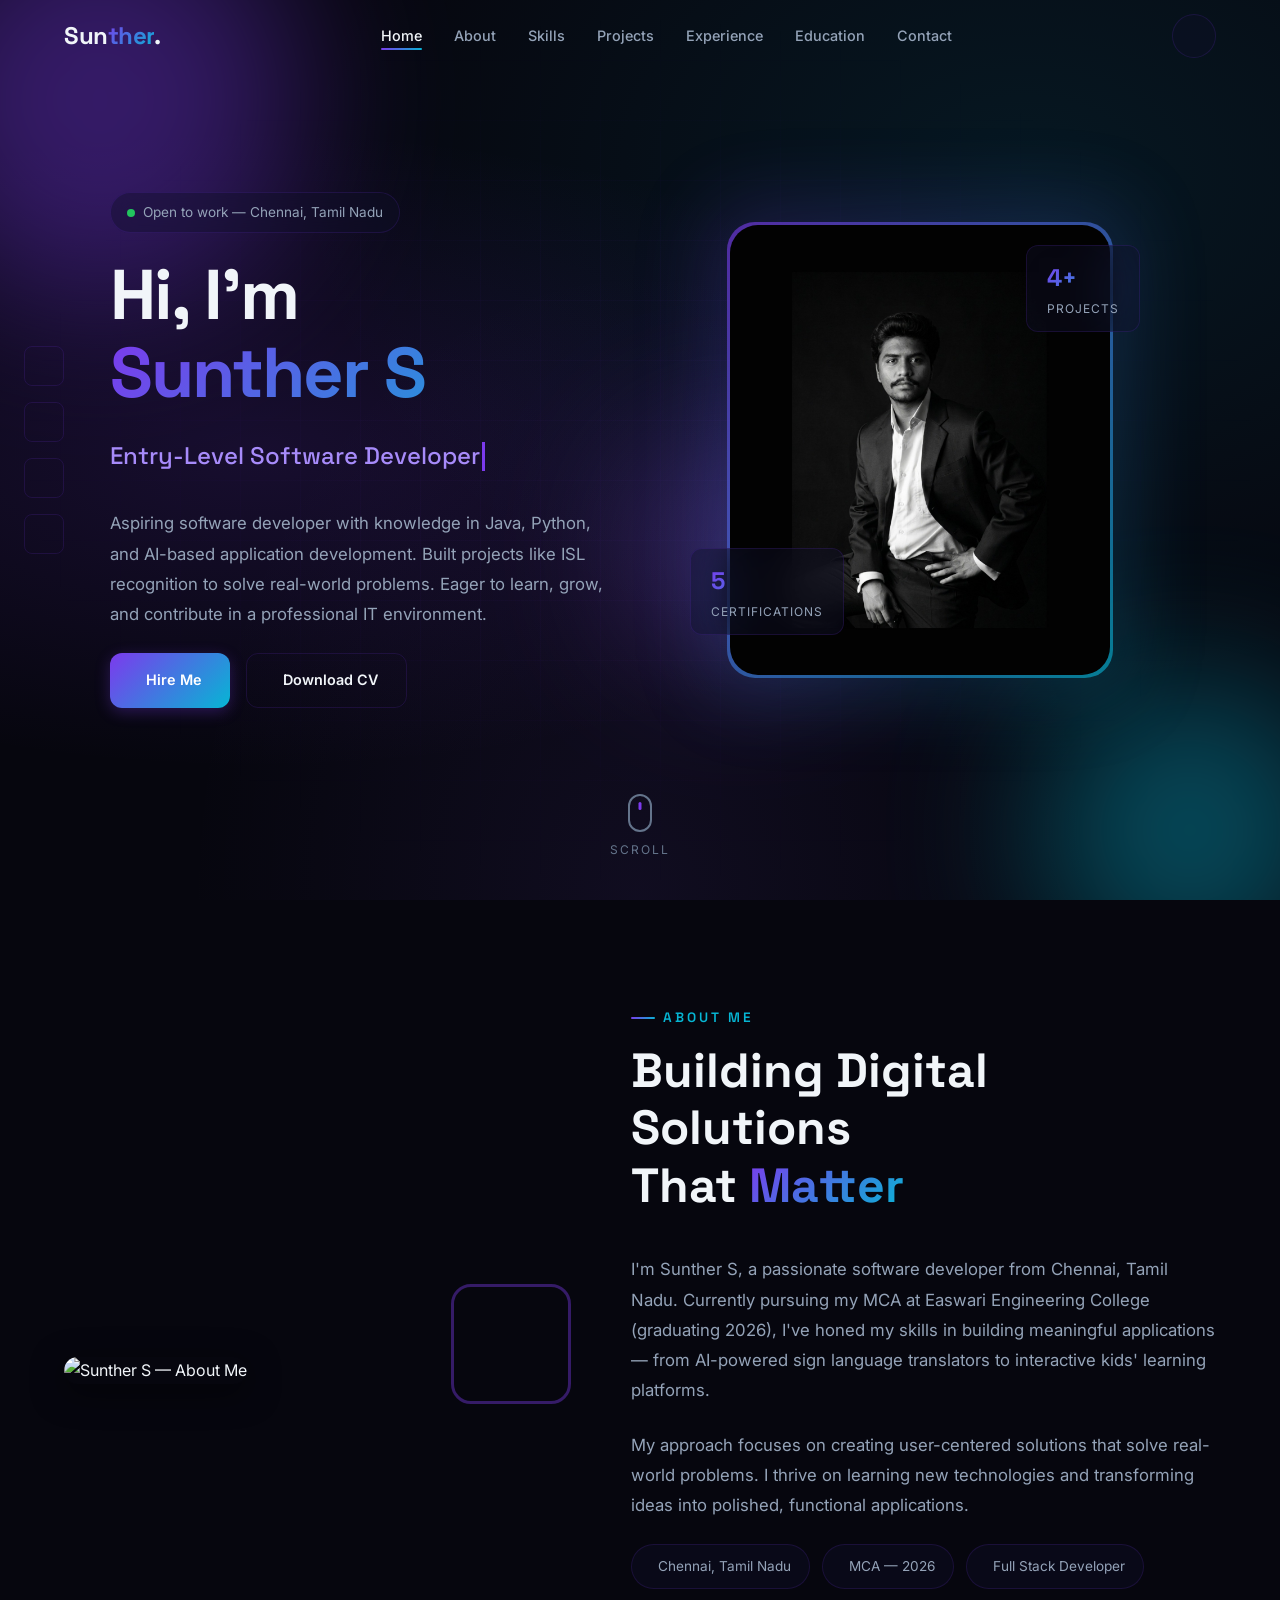
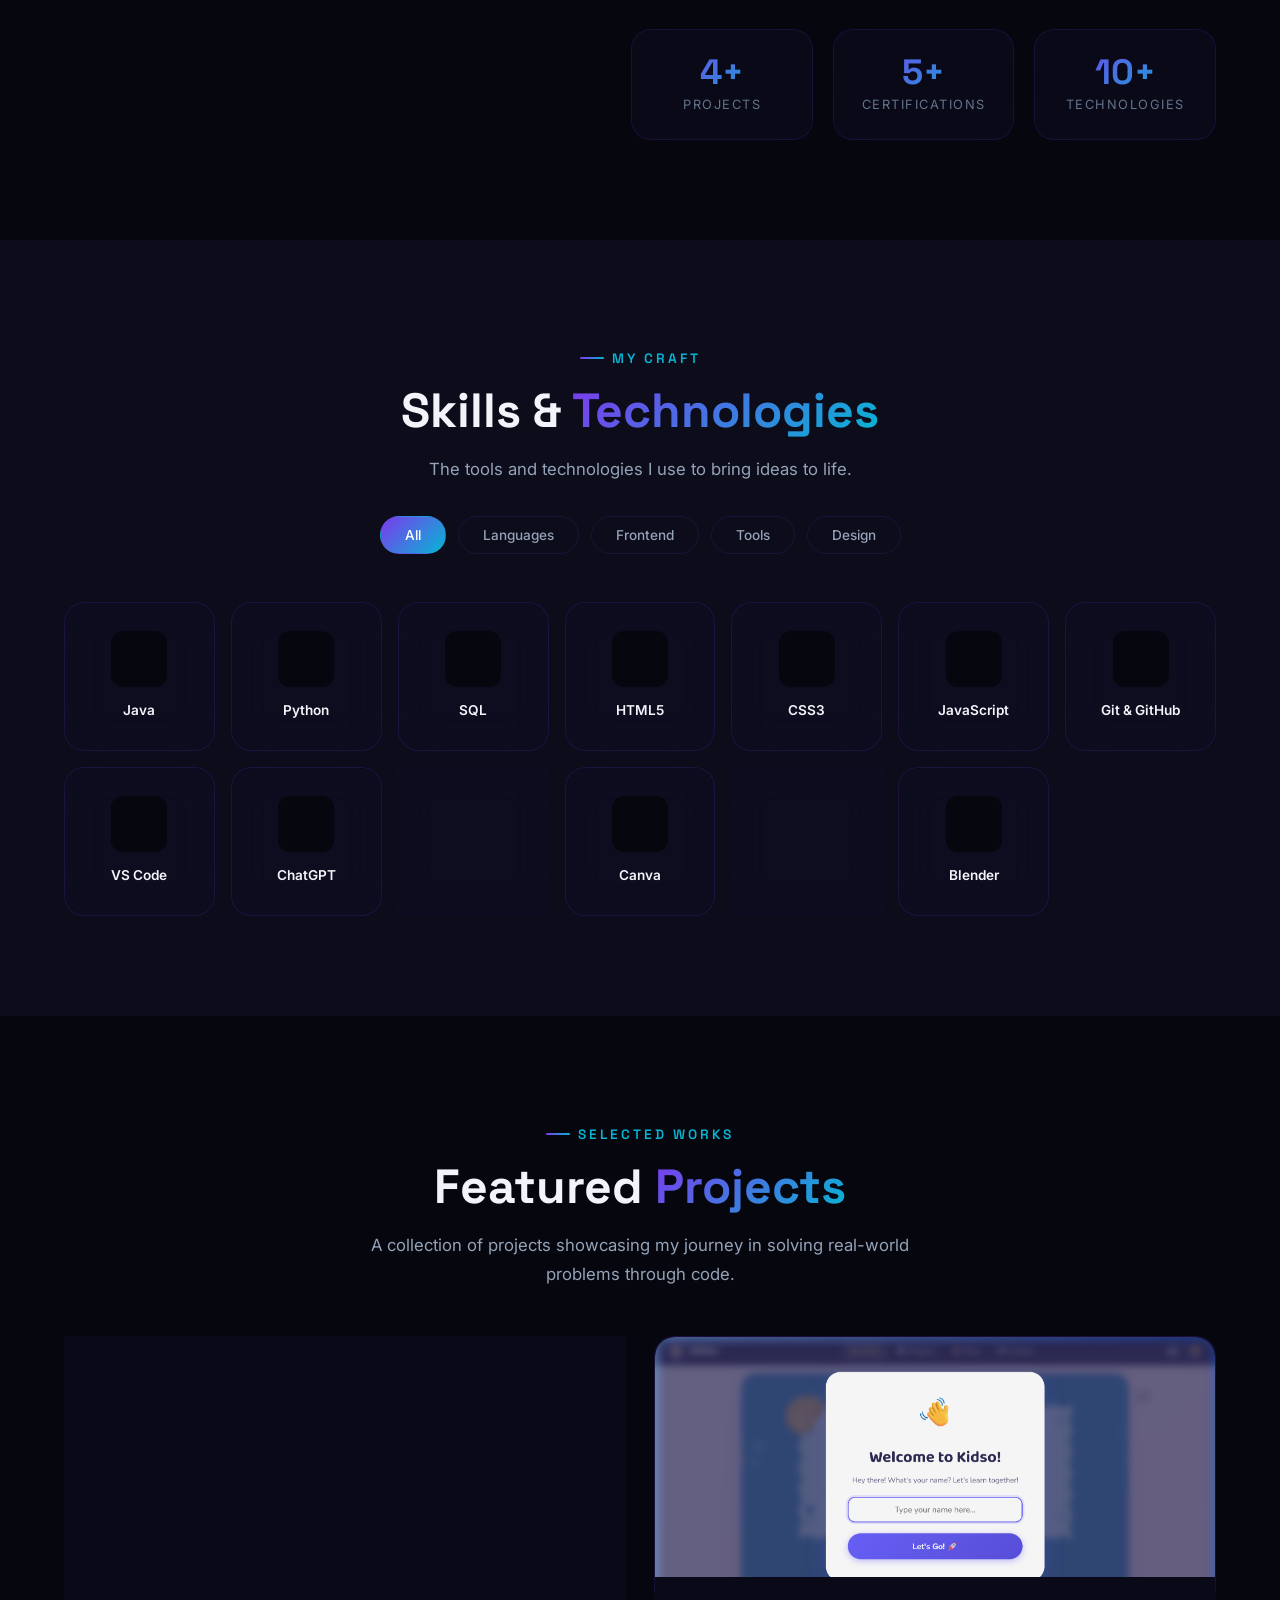
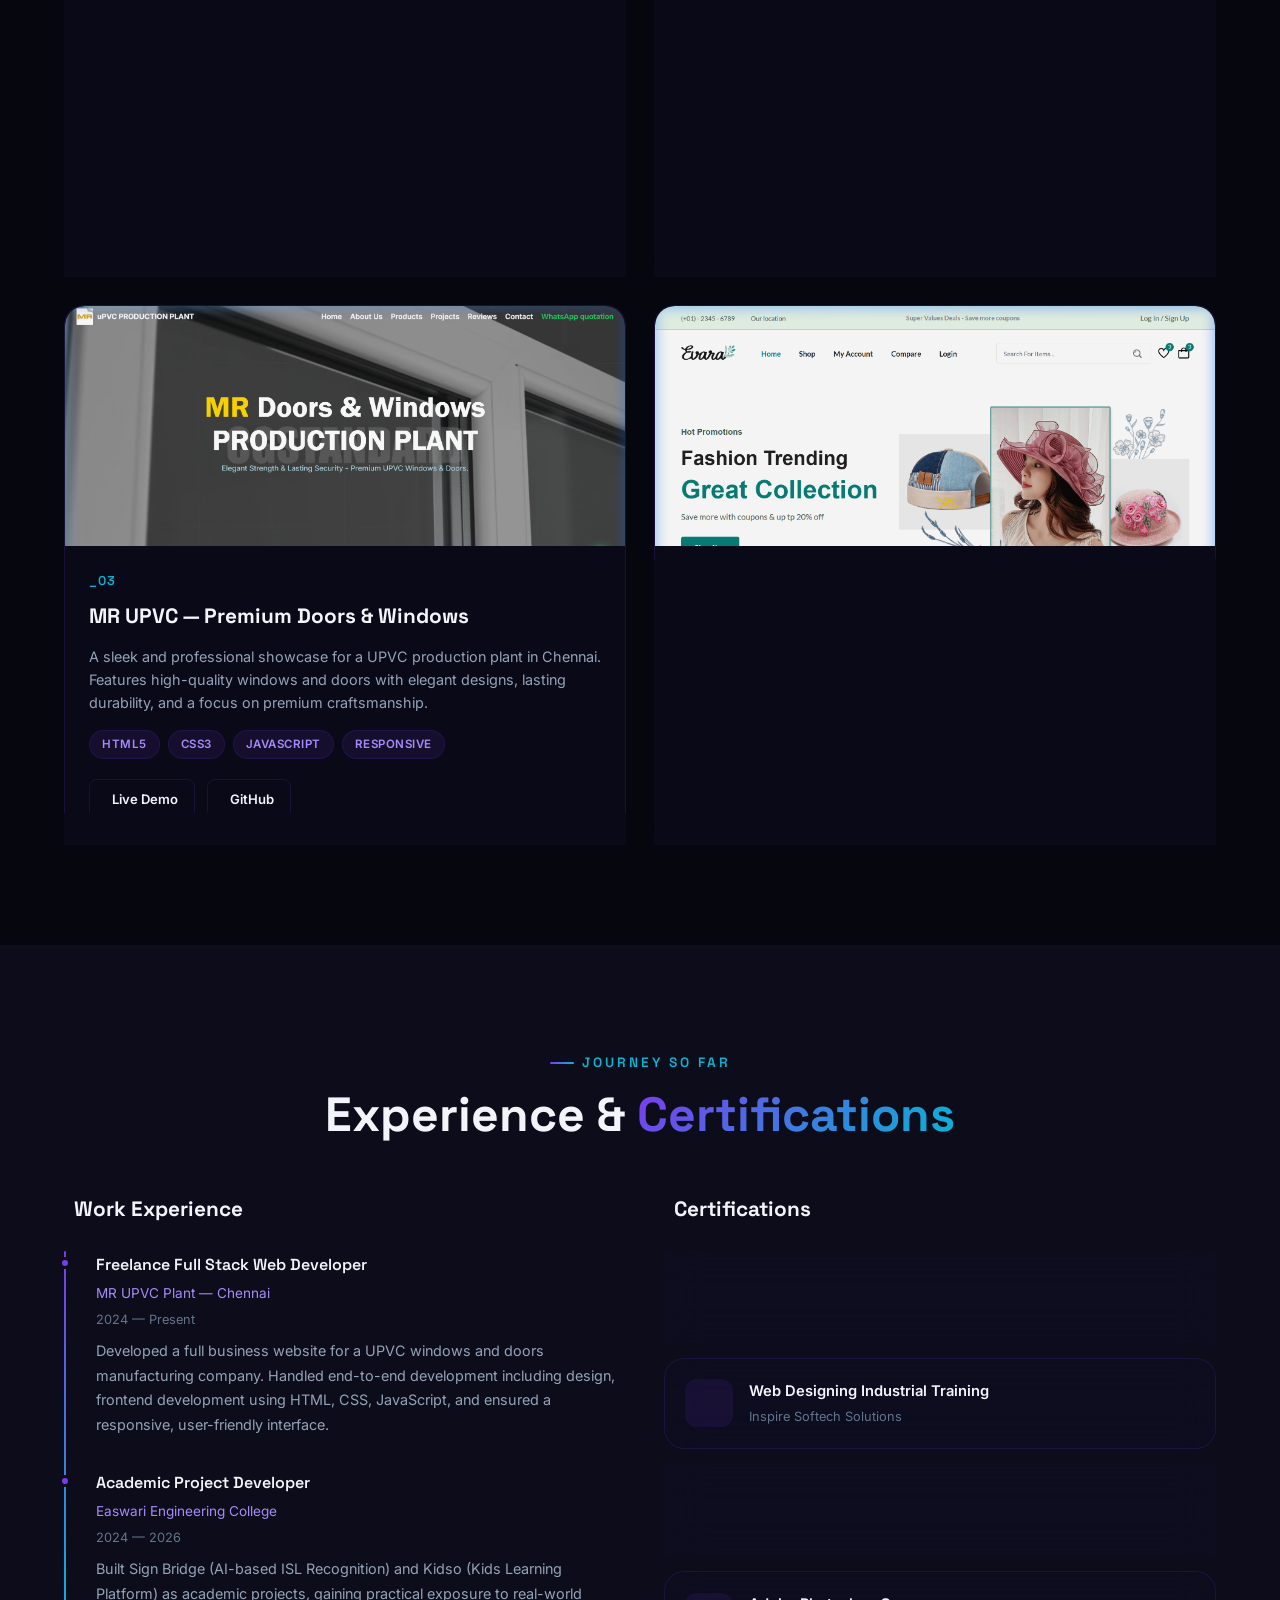
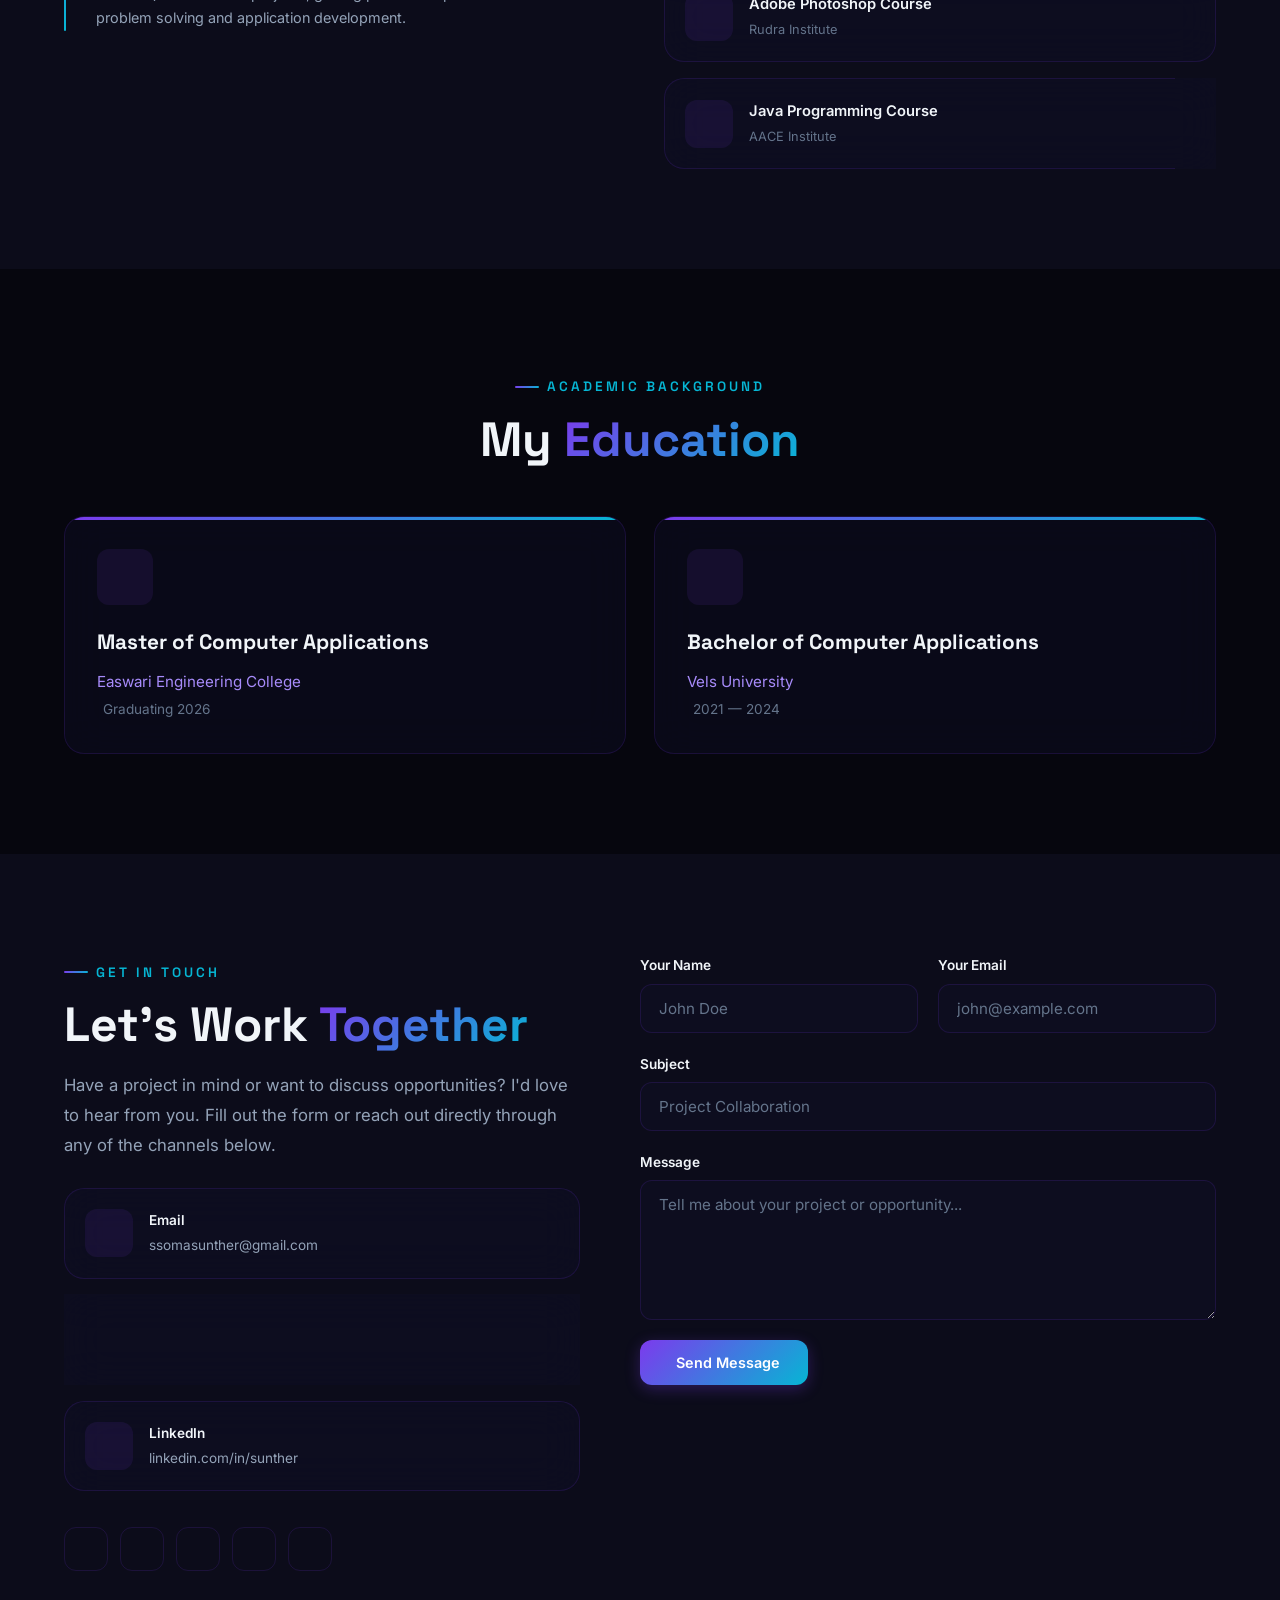
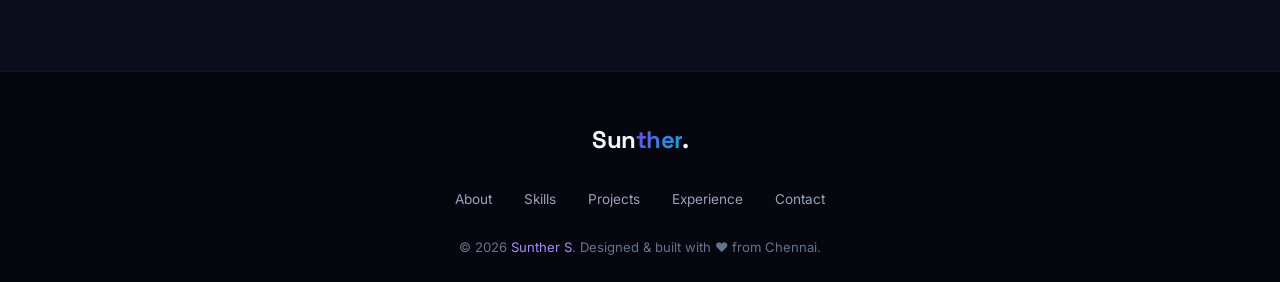
==== commit 6afe7c54: "Add resume PDF and update Formspree endpoint" ====
--- a/index.html
+++ b/index.html
@@ -105,7 +105,7 @@
           <a href="#contact" class="btn btn-primary" id="hireMeBtn">
             <i class="ri-mail-send-line"></i> Hire Me
           </a>
-          <a href="resume.html" target="_blank" class="btn btn-secondary" id="downloadResumeBtn">
+          <a href="resume.pdf" download class="btn btn-secondary" id="downloadResumeBtn">
             <i class="ri-download-2-line"></i> Download CV
           </a>
         </div>
@@ -512,7 +512,7 @@
       </div>
 
       <div class="reveal-right">
-        <form class="contact-form" id="contactForm" action="https://formspree.io/f/xpwdqbjz" method="POST">
+        <form class="contact-form" id="contactForm" action="https://formspree.io/f/xlgoaqaw" method="POST">
           <div class="form-row">
             <div class="form-group">
               <label for="name">Your Name</label>
